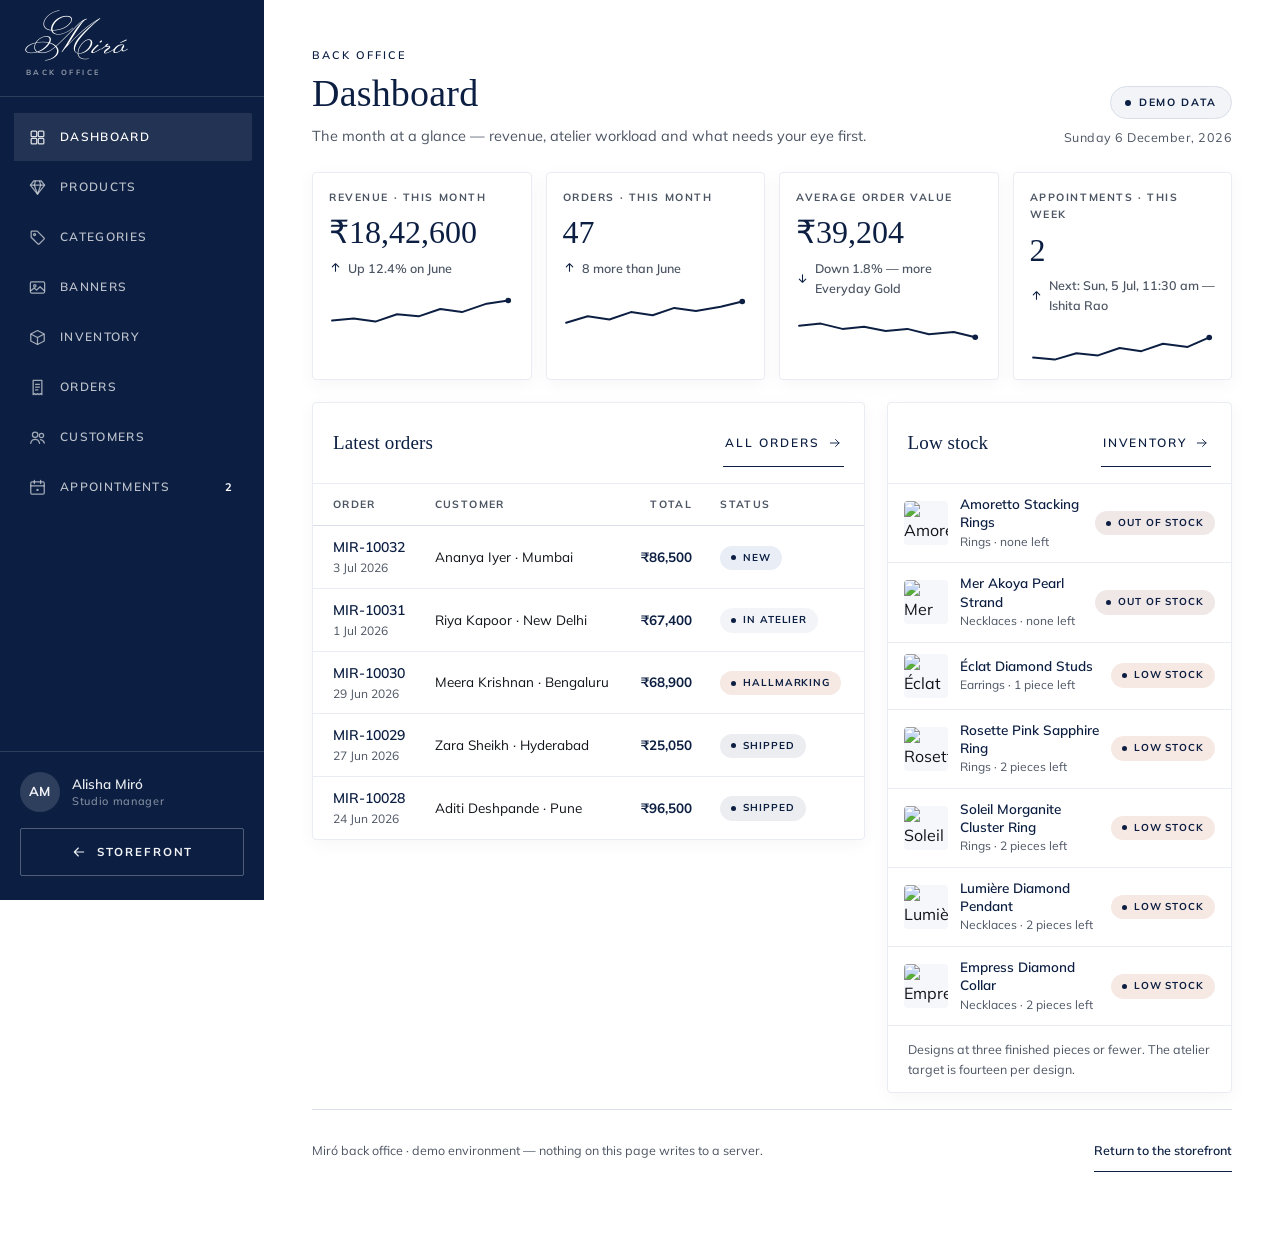
==== admin.html @ d8bc29b0 "Apply client feedback: minimalist white/black/blue redesign - Georgia in place of Playfair Display; " ====
<!DOCTYPE html>
<html lang="en">
<head>
  <meta charset="UTF-8">
  <meta name="viewport" content="width=device-width, initial-scale=1.0">
  <title>Back Office — Miró Fine Jewelry</title>
  <meta name="description" content="The Miró back office — a demo dashboard for products, categories, banners, inventory, orders, customers and appointments. Demo data only, nothing is editable.">
  <link rel="preconnect" href="https://fonts.googleapis.com">
  <link rel="preconnect" href="https://fonts.gstatic.com" crossorigin>
  <link href="https://fonts.googleapis.com/css2?family=Mulish:wght@300;400;500;600;700&family=Monsieur+La+Doulaise&display=swap" rel="stylesheet">
  <link rel="icon" href="data:image/svg+xml,%3Csvg xmlns='http://www.w3.org/2000/svg' viewBox='0 0 100 100'%3E%3Ccircle cx='50' cy='50' r='48' fill='%23bf2563'/%3E%3Ctext x='50' y='68' font-size='58' text-anchor='middle' fill='%23e8ddcf' font-family='Georgia,serif' font-style='italic'%3EM%3C/text%3E%3C/svg%3E">
  <link rel="stylesheet" href="assets/css/main.css">
  <link rel="stylesheet" href="assets/css/admin.css">
  <script src="assets/js/analytics.js"></script>
</head>
<body data-page="admin">
  <a class="skip-link" href="#main">Skip to content</a>

  <!-- ============ Mobile top bar ============ -->
  <header class="admin-topbar">
    <button type="button" class="icon-btn js-open-adminnav" aria-label="Open back-office menu" aria-expanded="false" aria-controls="admin-sidebar">
      <svg viewBox="0 0 24 24" fill="none" stroke="currentColor" stroke-width="1.6" aria-hidden="true"><path d="M4 7h16M4 12h16M4 17h16" stroke-linecap="round"/></svg>
    </button>
    <a class="admin-topbar__logo" href="#dashboard">
      <span class="logo-script" aria-hidden="true">Miró</span>
      <span class="admin-tag">Back office</span>
      <span class="sr-only">Miró back office — dashboard</span>
    </a>
    <a class="icon-btn" href="index.html" aria-label="Open the storefront">
      <svg viewBox="0 0 24 24" fill="none" stroke="currentColor" stroke-width="1.6" aria-hidden="true"><path d="M7 17 17 7M9 7h8v8" stroke-linecap="round" stroke-linejoin="round"/></svg>
    </a>
  </header>

  <div class="admin-shell">
    <div class="admin-scrim js-close-adminnav" aria-hidden="true"></div>

    <!-- ============ Sidebar ============ -->
    <aside class="admin-sidebar" id="admin-sidebar">
      <div class="admin-sidebar__brand">
        <div>
          <span class="logo-script" aria-hidden="true">Miró</span>
          <span class="admin-tag">Back office</span>
        </div>
        <button type="button" class="icon-btn admin-sidebar__close js-close-adminnav" aria-label="Close back-office menu">
          <svg viewBox="0 0 24 24" fill="none" stroke="currentColor" stroke-width="1.6" aria-hidden="true"><path d="M6 6l12 12M18 6 6 18" stroke-linecap="round"/></svg>
        </button>
      </div>

      <nav class="admin-nav js-admin-nav" aria-label="Back-office sections">
        <a href="#dashboard" data-nav="dashboard">
          <svg viewBox="0 0 24 24" fill="none" stroke="currentColor" stroke-width="1.6" aria-hidden="true"><rect x="4" y="4" width="7" height="7" rx="1.2"/><rect x="13" y="4" width="7" height="7" rx="1.2"/><rect x="4" y="13" width="7" height="7" rx="1.2"/><rect x="13" y="13" width="7" height="7" rx="1.2"/></svg>
          Dashboard
        </a>
        <a href="#products" data-nav="products">
          <svg viewBox="0 0 24 24" fill="none" stroke="currentColor" stroke-width="1.6" aria-hidden="true"><path d="M7.5 3.5h9L21 9l-9 11.5L3 9l4.5-5.5Z" stroke-linejoin="round"/><path d="M3 9h18"/><path d="M9.5 3.5 8 9l4 11.5M14.5 3.5 16 9l-4 11.5"/></svg>
          Products
        </a>
        <a href="#categories" data-nav="categories">
          <svg viewBox="0 0 24 24" fill="none" stroke="currentColor" stroke-width="1.6" aria-hidden="true"><path d="M4 4.8A.8.8 0 0 1 4.8 4h6.9l8.6 8.6a1 1 0 0 1 0 1.4l-6.3 6.3a1 1 0 0 1-1.4 0L4 11.7V4.8Z" stroke-linejoin="round"/><circle cx="8.3" cy="8.3" r="1.3"/></svg>
          Categories
        </a>
        <a href="#banners" data-nav="banners">
          <svg viewBox="0 0 24 24" fill="none" stroke="currentColor" stroke-width="1.6" aria-hidden="true"><rect x="3" y="5" width="18" height="14" rx="1.5"/><circle cx="8.6" cy="10" r="1.5"/><path d="m3 16.5 4.8-3.8 3.1 2.6 4.3-4.3L21 16.5" stroke-linejoin="round"/></svg>
          Banners
        </a>
        <a href="#inventory" data-nav="inventory">
          <svg viewBox="0 0 24 24" fill="none" stroke="currentColor" stroke-width="1.6" aria-hidden="true"><path d="M3.5 7.6 12 3.2l8.5 4.4v8.8L12 20.8l-8.5-4.4V7.6Z" stroke-linejoin="round"/><path d="M3.5 7.6 12 12l8.5-4.4M12 12v8.8"/></svg>
          Inventory
        </a>
        <a href="#orders" data-nav="orders">
          <svg viewBox="0 0 24 24" fill="none" stroke="currentColor" stroke-width="1.6" aria-hidden="true"><path d="M6.5 3h11v18l-1.8-1.3-1.9 1.3-1.8-1.3-1.9 1.3-1.8-1.3L6.5 21V3Z" stroke-linejoin="round"/><path d="M9.5 8h5M9.5 11.5h5M9.5 15h3" stroke-linecap="round"/></svg>
          Orders
        </a>
        <a href="#customers" data-nav="customers">
          <svg viewBox="0 0 24 24" fill="none" stroke="currentColor" stroke-width="1.6" aria-hidden="true"><circle cx="9" cy="8.6" r="3.4"/><path d="M3.4 19.4c.7-3.1 2.9-5 5.6-5s4.9 1.9 5.6 5" stroke-linecap="round"/><circle cx="17" cy="9.6" r="2.7"/><path d="M15.9 14.6c2.3.3 4 1.9 4.7 4.4" stroke-linecap="round"/></svg>
          Customers
        </a>
        <a href="#appointments" data-nav="appointments">
          <svg viewBox="0 0 24 24" fill="none" stroke="currentColor" stroke-width="1.6" aria-hidden="true"><rect x="3.5" y="5" width="17" height="15.5" rx="1.5"/><path d="M3.5 10h17M8 3v4M16 3v4" stroke-linecap="round"/><circle cx="12" cy="15" r="1.5" fill="currentColor" stroke="none"/></svg>
          Appointments
          <span class="admin-nav__count js-appt-count" hidden>0</span>
        </a>
      </nav>

      <div class="admin-sidebar__foot">
        <div class="admin-user">
          <span class="admin-user__avatar" aria-hidden="true">AM</span>
          <span class="admin-user__meta">Alisha Miró<small>Studio manager</small></span>
        </div>
        <a class="admin-storefront" href="index.html">
          <svg viewBox="0 0 24 24" fill="none" stroke="currentColor" stroke-width="1.6" aria-hidden="true"><path d="M19 12H5M11 6l-6 6 6 6" stroke-linecap="round" stroke-linejoin="round"/></svg>
          Storefront
        </a>
      </div>
    </aside>

    <!-- ============ Content ============ -->
    <main id="main" class="admin-main">
      <div class="admin-inner">

        <div class="admin-head">
          <div>
            <p class="eyebrow eyebrow--navy">Back office</p>
            <h1 class="js-head-title">Dashboard</h1>
            <p class="admin-head__sub js-head-sub">The month at a glance — revenue, atelier workload and what needs your eye first.</p>
          </div>
          <div class="admin-head__aside">
            <span class="demo-chip">Demo data</span>
            <p class="admin-head__date js-today"></p>
          </div>
        </div>
        <p class="sr-only js-panel-announce" aria-live="polite"></p>

        <!-- ============ Dashboard ============ -->
        <section class="admin-panel js-panel" id="dashboard" aria-label="Dashboard">
          <div class="kpi-grid">
            <article class="kpi">
              <p class="kpi__label">Revenue · this month</p>
              <p class="kpi__value js-kpi-revenue">&#8203;</p>
              <p class="kpi__delta">
                <svg class="is-up" viewBox="0 0 24 24" fill="none" stroke="currentColor" stroke-width="2" width="13" height="13" aria-hidden="true"><path d="M12 19V5M6 11l6-6 6 6" stroke-linecap="round" stroke-linejoin="round"/></svg>
                <span>Up 12.4% on June</span>
              </p>
              <svg class="kpi__spark kpi__spark--teal" viewBox="0 0 120 36" preserveAspectRatio="none" aria-hidden="true" focusable="false">
                <polyline points="2,28 16,26 30,29 44,22 58,24 72,17 86,20 102,12 116,9" vector-effect="non-scaling-stroke"/>
                <polyline class="kpi__spark-dot" points="115.9,9 116,9" vector-effect="non-scaling-stroke"/>
              </svg>
            </article>

            <article class="kpi">
              <p class="kpi__label">Orders · this month</p>
              <p class="kpi__value">47</p>
              <p class="kpi__delta">
                <svg class="is-up" viewBox="0 0 24 24" fill="none" stroke="currentColor" stroke-width="2" width="13" height="13" aria-hidden="true"><path d="M12 19V5M6 11l6-6 6 6" stroke-linecap="round" stroke-linejoin="round"/></svg>
                <span>8 more than June</span>
              </p>
              <svg class="kpi__spark kpi__spark--teal" viewBox="0 0 120 36" preserveAspectRatio="none" aria-hidden="true" focusable="false">
                <polyline points="2,30 16,24 30,27 44,20 58,23 72,16 86,19 102,15 116,10" vector-effect="non-scaling-stroke"/>
                <polyline class="kpi__spark-dot" points="115.9,10 116,10" vector-effect="non-scaling-stroke"/>
              </svg>
            </article>

            <article class="kpi">
              <p class="kpi__label">Average order value</p>
              <p class="kpi__value js-kpi-aov">&#8203;</p>
              <p class="kpi__delta">
                <svg class="is-down" viewBox="0 0 24 24" fill="none" stroke="currentColor" stroke-width="2" width="13" height="13" aria-hidden="true"><path d="M12 5v14M6 13l6 6 6-6" stroke-linecap="round" stroke-linejoin="round"/></svg>
                <span>Down 1.8% — more Everyday Gold</span>
              </p>
              <svg class="kpi__spark kpi__spark--raspberry" viewBox="0 0 120 36" preserveAspectRatio="none" aria-hidden="true" focusable="false">
                <polyline points="2,13 16,11 30,16 44,14 58,18 72,16 86,21 102,19 116,24" vector-effect="non-scaling-stroke"/>
                <polyline class="kpi__spark-dot" points="115.9,24 116,24" vector-effect="non-scaling-stroke"/>
              </svg>
            </article>

            <article class="kpi">
              <p class="kpi__label">Appointments · this week</p>
              <p class="kpi__value js-kpi-appts">2</p>
              <p class="kpi__delta">
                <svg class="is-up" viewBox="0 0 24 24" fill="none" stroke="currentColor" stroke-width="2" width="13" height="13" aria-hidden="true"><path d="M12 19V5M6 11l6-6 6 6" stroke-linecap="round" stroke-linejoin="round"/></svg>
                <span class="js-kpi-next">Next: Sat 5 Jul, 11:30 am</span>
              </p>
              <svg class="kpi__spark kpi__spark--teal" viewBox="0 0 120 36" preserveAspectRatio="none" aria-hidden="true" focusable="false">
                <polyline points="2,27 16,29 30,23 44,25 58,18 72,21 86,14 102,17 116,8" vector-effect="non-scaling-stroke"/>
                <polyline class="kpi__spark-dot" points="115.9,8 116,8" vector-effect="non-scaling-stroke"/>
              </svg>
            </article>
          </div>

          <div class="split">
            <div class="panel">
              <div class="panel__bar">
                <h2>Latest orders</h2>
                <a class="btn--text" href="#orders">All orders
                  <svg viewBox="0 0 24 24" fill="none" stroke="currentColor" stroke-width="1.6" width="14" height="14" aria-hidden="true"><path d="M4 12h15M13 6l6 6-6 6" stroke-linecap="round" stroke-linejoin="round"/></svg>
                </a>
              </div>
              <table class="atable">
                <caption class="sr-only">The five most recent orders with customer, total and status</caption>
                <thead>
                  <tr>
                    <th scope="col">Order</th>
                    <th scope="col">Customer</th>
                    <th scope="col" class="num">Total</th>
                    <th scope="col">Status</th>
                  </tr>
                </thead>
                <tbody class="js-latest-orders"></tbody>
              </table>
            </div>

            <div class="panel">
              <div class="panel__bar">
                <h2>Low stock</h2>
                <a class="btn--text" href="#inventory">Inventory
                  <svg viewBox="0 0 24 24" fill="none" stroke="currentColor" stroke-width="1.6" width="14" height="14" aria-hidden="true"><path d="M4 12h15M13 6l6 6-6 6" stroke-linecap="round" stroke-linejoin="round"/></svg>
                </a>
              </div>
              <ul class="stocklist js-low-stock" role="list"></ul>
              <p class="panel__foot">Designs at three finished pieces or fewer. The atelier target is fourteen per design.</p>
            </div>
          </div>
        </section>

        <!-- ============ Products ============ -->
        <section class="admin-panel js-panel" id="products" aria-label="Products" hidden>
          <div class="panel">
            <div class="panel__bar">
              <div>
                <h2>All pieces</h2>
                <p class="panel__note js-product-count"></p>
              </div>
              <button type="button" class="btn js-demo" data-toast="Demo build — editing is disabled.">
                <svg viewBox="0 0 24 24" fill="none" stroke="currentColor" stroke-width="1.8" width="16" height="16" aria-hidden="true"><path d="M12 5v14M5 12h14" stroke-linecap="round"/></svg>
                Add product
              </button>
            </div>
            <table class="atable">
              <caption class="sr-only">Every product in the catalogue with category, price, stock and status</caption>
              <thead>
                <tr>
                  <th scope="col">Piece</th>
                  <th scope="col">Category</th>
                  <th scope="col" class="num">Price</th>
                  <th scope="col" class="num">Stock</th>
                  <th scope="col">Status</th>
                  <th scope="col"><span class="sr-only">Actions</span></th>
                </tr>
              </thead>
              <tbody class="js-products"></tbody>
            </table>
            <p class="panel__foot">Prices include 3% GST. Stock counts are finished pieces in the vault — demo-generated, deterministic per design.</p>
          </div>
        </section>

        <!-- ============ Categories ============ -->
        <section class="admin-panel js-panel" id="categories" aria-label="Categories" hidden>
          <div class="cat-grid js-categories"></div>
          <div class="panel">
            <div class="panel__bar">
              <div>
                <h2>Collections</h2>
                <p class="panel__note">Cross-category edits, curated for the homepage and campaign pages.</p>
              </div>
            </div>
            <ul class="colrows js-collections-admin" role="list"></ul>
            <p class="panel__foot">A piece lives in one category and one collection — the storefront filters read both.</p>
          </div>
        </section>

        <!-- ============ Banners ============ -->
        <section class="admin-panel js-panel" id="banners" aria-label="Banners" hidden>
          <div class="panel">
            <div class="panel__bar">
              <div>
                <h2>Live banners</h2>
                <p class="panel__note">The artwork currently placed across the storefront.</p>
              </div>
              <button type="button" class="btn js-demo" data-toast="Demo build — banner uploads are disabled.">
                <svg viewBox="0 0 24 24" fill="none" stroke="currentColor" stroke-width="1.8" width="16" height="16" aria-hidden="true"><path d="M12 16V4m0 0L7 9m5-5 5 5M5 20h14" stroke-linecap="round" stroke-linejoin="round"/></svg>
                Upload artwork
              </button>
            </div>
            <ul class="banrows js-banners" role="list"></ul>
            <p class="panel__foot">Artwork is served from the CDN at responsive widths. In production, replacing a banner here updates the storefront instantly — no deploy needed.</p>
          </div>
        </section>

        <!-- ============ Inventory ============ -->
        <section class="admin-panel js-panel" id="inventory" aria-label="Inventory" hidden>
          <div class="inv-stats js-inv-stats"></div>
          <div class="inv-groups js-inventory"></div>
        </section>

        <!-- ============ Orders ============ -->
        <section class="admin-panel js-panel" id="orders" aria-label="Orders" hidden>
          <div class="panel">
            <div class="panel__bar">
              <div>
                <h2>All orders</h2>
                <p class="panel__note js-orders-note"></p>
              </div>
            </div>
            <table class="atable atable--orders">
              <caption class="sr-only">All orders with customer, total, status and expandable details</caption>
              <thead>
                <tr>
                  <th scope="col">Order</th>
                  <th scope="col">Customer</th>
                  <th scope="col" class="num">Total</th>
                  <th scope="col">Status</th>
                  <th scope="col"><span class="sr-only">Details</span></th>
                </tr>
              </thead>
              <tbody class="js-orders"></tbody>
            </table>
            <p class="panel__foot">Orders placed through this browser’s demo checkout appear at the top, tagged “Web”. Statuses walk from New → In atelier → Hallmarking → Shipped → Delivered.</p>
          </div>
        </section>

        <!-- ============ Customers ============ -->
        <section class="admin-panel js-panel" id="customers" aria-label="Customers" hidden>
          <div class="panel">
            <div class="panel__bar">
              <div>
                <h2>Client book</h2>
                <p class="panel__note">Six clients on file · sorted by most recent order.</p>
              </div>
            </div>
            <table class="atable">
              <caption class="sr-only">Customers with city, lifetime value, pieces owned and last order date</caption>
              <thead>
                <tr>
                  <th scope="col">Customer</th>
                  <th scope="col">City</th>
                  <th scope="col" class="num">Lifetime value</th>
                  <th scope="col" class="num">Pieces</th>
                  <th scope="col">Last order</th>
                </tr>
              </thead>
              <tbody class="js-customers"></tbody>
            </table>
            <p class="panel__foot">Lifetime value includes GST, as invoiced. Notes are kept by the concierge team after every fitting.</p>
          </div>
        </section>

        <!-- ============ Appointments ============ -->
        <section class="admin-panel js-panel" id="appointments" aria-label="Appointments" hidden>
          <div class="appt-grid">
            <div class="panel">
              <div class="panel__bar">
                <div>
                  <h2>Upcoming appointments</h2>
                  <p class="panel__note js-appt-note"></p>
                </div>
              </div>
              <ul class="apptlist js-appointments" role="list" aria-live="polite"></ul>
              <p class="panel__foot">Private viewings run 45 minutes at the Kala Ghoda atelier, tea included.</p>
            </div>
            <div class="panel">
              <div class="panel__bar">
                <div>
                  <h2>Open inquiries</h2>
                  <p class="panel__note">Everything else sent through the contact form.</p>
                </div>
              </div>
              <div class="inqlist js-inquiries" aria-live="polite"></div>
            </div>
          </div>
        </section>

        <footer class="admin-foot">
          <p>Miró back office · demo environment — nothing on this page writes to a server.</p>
          <a href="index.html">Return to the storefront</a>
        </footer>

      </div>
    </main>
  </div>

  <div class="toast js-toast" role="status" aria-live="polite"></div>
  <script src="assets/js/store.js"></script>
  <script src="assets/js/admin.js"></script>
</body>
</html>
---- assets/css/main.css ----
/* ============================================================
   Miró — Fine Jewelry · Design System
   Palette ratios per brand guide: raspberry+cream dominant,
   navy+teal secondary, copper/maroon hints only.
   Mobile-first. Base styles target ~375px.
   ============================================================ */

:root {
  /* Palette — client feedback 2026-07: minimalist & luxe,
     white / black / blue only. Legacy variable names kept so
     page styles continue to resolve; values remapped. */
  --raspberry: #0c1f42;
  --raspberry-dark: #081530;
  --raspberry-tint: #e8edf6;
  --cream: #f2f4f8;
  --cream-soft: #f6f7fa;
  --navy: #0c1f42;
  --navy-soft: #16294f;
  --teal: #0c1f42;
  --teal-text: #0c1f42;
  --teal-tint: #e8edf6;
  --copper: #0c1f42;
  --maroon: #0c1f42;

  /* Derived neutrals */
  --paper: #ffffff;
  --ink: #101319;
  --ink-soft: #4c5563;
  --line: #d9dee8;
  --line-soft: #e9ecf2;
  --white: #ffffff;

  /* Type — client feedback: Georgia Regular in place of Playfair Display */
  --font-title: Georgia, "Times New Roman", serif;
  --font-body: "Avenir Next", "Avenir", "Mulish", "Helvetica Neue", Arial, sans-serif;
  --font-script: "Monsieur La Doulaise", "Snell Roundhand", cursive;

  /* Rhythm */
  --space-1: 4px;  --space-2: 8px;  --space-3: 16px; --space-4: 24px;
  --space-5: 32px; --space-6: 48px; --space-7: 64px; --space-8: 96px;
  --radius: 2px;
  --radius-lg: 4px;
  --shadow-soft: 0 10px 40px rgba(12, 31, 66, 0.08);
  --shadow-lift: 0 18px 60px rgba(12, 31, 66, 0.14);
  --header-h: 64px;
  --announce-h: 38px;
  --ease: cubic-bezier(0.25, 0.1, 0.25, 1);
}

/* ---------- Reset ---------- */
*, *::before, *::after { box-sizing: border-box; }
* { margin: 0; }
html { -webkit-text-size-adjust: 100%; scroll-behavior: smooth; }
body {
  font-family: var(--font-body);
  font-size: 16px;
  line-height: 1.65;
  color: var(--ink);
  background: var(--paper);
  -webkit-font-smoothing: antialiased;
  text-rendering: optimizeLegibility;
}
img, svg, video { display: block; max-width: 100%; }
img { height: auto; background: var(--cream-soft); }
input, button, textarea, select { font: inherit; color: inherit; }
button { cursor: pointer; background: none; border: none; padding: 0; }
a { color: inherit; text-decoration: none; }
ul[role="list"], ol[role="list"] { list-style: none; padding: 0; }
:focus-visible { outline: 2px solid var(--raspberry); outline-offset: 3px; border-radius: 1px; }

/* ---------- Typography ---------- */
h1, h2, h3, h4, .h-serif {
  font-family: var(--font-title);
  font-weight: 500;
  line-height: 1.15;
  color: var(--navy);
  letter-spacing: 0.005em;
}
h1 { font-size: clamp(34px, 6vw, 56px); }
h2 { font-size: clamp(28px, 4.5vw, 40px); }
h3 { font-size: clamp(20px, 3vw, 24px); }
h4 { font-size: 18px; }
.display { font-size: clamp(40px, 8vw, 72px); font-weight: 400; line-height: 1.06; }
.h-serif-italic { font-family: var(--font-title); font-style: italic; font-weight: 400; }
p { color: var(--ink-soft); }
.lede { font-size: clamp(17px, 2.2vw, 20px); line-height: 1.7; }
.eyebrow {
  display: inline-block;
  font-size: 11px;
  font-weight: 600;
  letter-spacing: 0.18em;
  text-transform: uppercase;
  color: var(--raspberry);
}
.eyebrow--navy { color: var(--navy); }
.eyebrow--teal { color: var(--teal-text); }
.measure { max-width: 62ch; }
.text-center { text-align: center; }
.muted { color: var(--ink-soft); }

.logo-script {
  font-family: var(--font-script);
  font-weight: 400;
  color: var(--navy);
  line-height: 1;
  letter-spacing: 0.01em;
}

/* ---------- Layout helpers ---------- */
.container { width: 100%; max-width: 1280px; margin-inline: auto; padding-inline: 20px; }
.container--narrow { max-width: 860px; }
.container--wide { max-width: 1440px; }
.section { padding-block: clamp(56px, 9vw, 112px); }
.section--tight { padding-block: clamp(36px, 6vw, 72px); }
.section--cream { background: var(--cream); }
.section--cream-soft { background: var(--cream-soft); }
.section--navy { background: var(--navy); }
.section--navy h1, .section--navy h2, .section--navy h3 { color: var(--paper); }
.section--navy p { color: rgba(255, 255, 255, 0.75); }
.grid { display: grid; gap: 20px; }
@media (min-width: 600px) {
  .grid--2 { grid-template-columns: repeat(2, 1fr); }
  .grid--3 { grid-template-columns: repeat(2, 1fr); }
  .grid--4 { grid-template-columns: repeat(2, 1fr); }
}
@media (min-width: 900px) {
  .grid--3 { grid-template-columns: repeat(3, 1fr); }
  .grid--4 { grid-template-columns: repeat(4, 1fr); }
  .grid { gap: 28px; }
}
.hairline { border: 0; border-top: 1px solid var(--line); }
.sr-only {
  position: absolute; width: 1px; height: 1px; padding: 0; margin: -1px;
  overflow: hidden; clip: rect(0 0 0 0); white-space: nowrap; border: 0;
}
.skip-link {
  position: absolute; top: -64px; left: 16px; z-index: 200;
  background: var(--navy); color: var(--paper);
  padding: 12px 20px; border-radius: var(--radius);
  transition: top 0.2s var(--ease);
}
.skip-link:focus { top: 12px; }

/* ---------- Buttons (large tap targets — client priority) ---------- */
.btn {
  display: inline-flex; align-items: center; justify-content: center; gap: 10px;
  min-height: 54px; padding: 14px 34px;
  background: var(--raspberry); color: var(--white);
  font-size: 13px; font-weight: 600; letter-spacing: 0.16em; text-transform: uppercase;
  border: 1px solid var(--raspberry); border-radius: var(--radius);
  transition: background 0.25s var(--ease), border-color 0.25s var(--ease),
              color 0.25s var(--ease), transform 0.25s var(--ease);
  -webkit-tap-highlight-color: transparent;
}
.btn:hover { background: var(--raspberry-dark); border-color: var(--raspberry-dark); }
.btn:active { transform: translateY(1px); }
.btn--outline { background: transparent; color: var(--navy); border-color: var(--navy); }
.btn--outline:hover { background: var(--navy); border-color: var(--navy); color: var(--paper); }
.btn--light { background: var(--paper); color: var(--navy); border-color: var(--paper); }
.btn--light:hover { background: var(--cream); border-color: var(--cream); }
.btn--ghost-light { background: transparent; color: var(--paper); border-color: rgba(255,255,255,.65); }
.btn--ghost-light:hover { background: rgba(255,255,255,.12); border-color: var(--paper); }
.btn--block { width: 100%; }
.btn--lg { min-height: 60px; padding: 16px 42px; font-size: 14px; }
.btn[disabled], .btn.is-disabled { opacity: 0.5; pointer-events: none; }
.btn--text {
  display: inline-flex; align-items: center; gap: 8px;
  min-height: 48px; padding: 8px 2px;
  font-size: 12px; font-weight: 600; letter-spacing: 0.16em; text-transform: uppercase;
  color: var(--navy); border-bottom: 1px solid var(--navy);
  transition: color 0.25s var(--ease), border-color 0.25s var(--ease), gap 0.25s var(--ease);
}
.btn--text:hover { color: var(--raspberry); border-color: var(--raspberry); gap: 12px; }
.btn--text.on-dark { color: var(--paper); border-color: rgba(255,255,255,.6); }
.btn--text.on-dark:hover { color: var(--cream); border-color: var(--cream); }

/* ---------- Badges ---------- */
.badge {
  display: inline-flex; align-items: center;
  padding: 5px 12px;
  font-size: 10px; font-weight: 700; letter-spacing: 0.14em; text-transform: uppercase;
  background: var(--teal); color: var(--white); border-radius: var(--radius);
}
.badge--new { background: var(--raspberry); }
.badge--bestseller { background: var(--navy); }
.badge--sale { background: var(--maroon); }

/* ---------- Forms ---------- */
.field { display: flex; flex-direction: column; gap: 8px; }
.field label {
  font-size: 12px; font-weight: 600; letter-spacing: 0.1em; text-transform: uppercase;
  color: var(--navy);
}
.field .hint { font-size: 13px; color: var(--ink-soft); }
.field .error-msg { font-size: 13px; color: var(--maroon); display: none; }
.field.has-error .error-msg { display: block; }
.field.has-error .input, .field.has-error .select, .field.has-error .textarea { border-color: var(--maroon); }
.input, .select, .textarea {
  width: 100%; min-height: 52px; padding: 14px 16px;
  background: var(--white); border: 1px solid var(--line); border-radius: var(--radius);
  color: var(--ink); transition: border-color 0.2s var(--ease), box-shadow 0.2s var(--ease);
  appearance: none;
}
.textarea { min-height: 140px; resize: vertical; }
.input:focus, .select:focus, .textarea:focus {
  outline: none; border-color: var(--raspberry);
  box-shadow: 0 0 0 3px rgba(12, 31, 66, 0.12);
}
.input::placeholder, .textarea::placeholder { color: #9aa1af; }
.select {
  background-image: url("data:image/svg+xml,%3Csvg xmlns='http://www.w3.org/2000/svg' width='12' height='8' viewBox='0 0 12 8'%3E%3Cpath d='M1 1l5 5 5-5' stroke='%230c1f42' stroke-width='1.5' fill='none' stroke-linecap='round'/%3E%3C/svg%3E");
  background-repeat: no-repeat; background-position: right 16px center;
  padding-right: 44px;
}
.checkbox-row { display: flex; align-items: flex-start; gap: 12px; cursor: pointer; }
.checkbox-row input[type="checkbox"] {
  width: 20px; height: 20px; margin-top: 2px; accent-color: var(--raspberry); flex: none;
}

/* ---------- Announcement bar ---------- */
.announce {
  background: var(--navy); color: var(--cream);
  font-size: 11px; letter-spacing: 0.14em; text-transform: uppercase;
  text-align: center; padding: 11px 16px; line-height: 1.45;
}
.announce a { color: var(--cream); text-decoration: underline; text-underline-offset: 3px; }

/* ---------- Header — white strip per client mockup:
   links left · logo centre · icons right ---------- */
.site-header {
  position: sticky; top: 0; z-index: 120;
  background: var(--white);
  border-bottom: 1px solid var(--line-soft);
}
.site-header__inner {
  display: grid; grid-template-columns: 1fr auto 1fr;
  align-items: center;
  gap: 12px; min-height: var(--header-h);
  max-width: 1440px; margin-inline: auto; padding-inline: 16px;
}
.site-header__logo {
  grid-column: 2;
  display: inline-flex; flex-direction: column; align-items: center; gap: 1px; padding: 6px 10px;
}
.site-header__logo .logo-script { font-size: 34px; transform: translateY(-2px); }
.site-header__logo .logo-tag {
  font-size: 7.5px; letter-spacing: 0.28em; text-transform: uppercase;
  color: var(--ink-soft); font-weight: 600; white-space: nowrap;
}
.site-nav { display: none; grid-column: 1; justify-self: start; }
.site-header__icons { grid-column: 3; justify-self: end; display: flex; align-items: center; gap: 2px; }
.hamburger { grid-column: 1; justify-self: start; }
.icon-btn {
  position: relative;
  display: inline-flex; align-items: center; justify-content: center;
  width: 48px; height: 48px; border-radius: 50%;
  color: var(--navy);
  transition: background 0.2s var(--ease), color 0.2s var(--ease);
}
.icon-btn:hover { background: var(--cream); color: var(--raspberry); }
.icon-btn svg { width: 21px; height: 21px; }
.cart-count {
  position: absolute; top: 5px; right: 3px;
  min-width: 18px; height: 18px; padding: 0 5px;
  display: flex; align-items: center; justify-content: center;
  background: var(--raspberry); color: var(--white);
  font-size: 10px; font-weight: 700; border-radius: 999px;
  transform: scale(0); transition: transform 0.25s var(--ease);
}
.cart-count.is-visible { transform: scale(1); }
.hamburger { display: inline-flex; }

@media (min-width: 900px) {
  .site-header__inner { padding-inline: 32px; min-height: 76px; }
  .hamburger { display: none; }
  .site-nav { display: flex; gap: 4px; }
  .site-nav a {
    display: inline-flex; align-items: center;
    padding: 12px 14px;
    font-size: 12px; font-weight: 600; letter-spacing: 0.14em; text-transform: uppercase;
    color: var(--navy); position: relative;
  }
  .site-nav a::after {
    content: ""; position: absolute; left: 14px; right: 14px; bottom: 6px;
    height: 1px; background: var(--raspberry);
    transform: scaleX(0); transform-origin: left;
    transition: transform 0.25s var(--ease);
  }
  .site-nav a:hover::after, .site-nav a[aria-current="page"]::after { transform: scaleX(1); }
  .site-nav a[aria-current="page"] { color: var(--raspberry); }
  .site-header__logo .logo-script { font-size: 40px; }
  .site-header__logo .logo-tag { font-size: 8.5px; }
}

/* ---------- Mobile drawer ---------- */
.drawer {
  position: fixed; inset: 0; z-index: 160;
  visibility: hidden; pointer-events: none;
}
.drawer.is-open { visibility: visible; pointer-events: auto; }
.drawer__scrim {
  position: absolute; inset: 0; background: rgba(12, 31, 66, 0.5);
  opacity: 0; transition: opacity 0.3s var(--ease);
}
.drawer.is-open .drawer__scrim { opacity: 1; }
.drawer__panel {
  position: absolute; top: 0; bottom: 0; left: 0;
  width: min(86vw, 380px);
  background: var(--paper);
  display: flex; flex-direction: column;
  transform: translateX(-102%);
  transition: transform 0.35s var(--ease);
  box-shadow: var(--shadow-lift);
}
.drawer.is-open .drawer__panel { transform: translateX(0); }
.drawer__head {
  display: flex; align-items: center; justify-content: space-between;
  padding: 14px 12px 14px 24px; border-bottom: 1px solid var(--line-soft);
}
.drawer__head .logo-script { font-size: 36px; }
.drawer__nav { display: flex; flex-direction: column; padding: 16px 8px; }
.drawer__nav a {
  padding: 16px 18px;
  font-size: 14px; font-weight: 600; letter-spacing: 0.12em; text-transform: uppercase;
  color: var(--navy); border-radius: var(--radius);
}
.drawer__nav a:hover, .drawer__nav a[aria-current="page"] { background: var(--cream); color: var(--raspberry); }
.drawer__foot {
  margin-top: auto; padding: 24px;
  border-top: 1px solid var(--line-soft);
  display: flex; flex-direction: column; gap: 14px;
  font-size: 14px; color: var(--ink-soft);
}
.drawer__foot a { display: inline-flex; align-items: center; gap: 10px; color: var(--navy); font-weight: 500; min-height: 48px; }
.drawer__foot svg { width: 18px; height: 18px; color: var(--teal); }

/* ---------- Search overlay ---------- */
.search-overlay {
  position: fixed; inset: 0; z-index: 170;
  background: var(--paper);
  visibility: hidden; opacity: 0;
  transition: opacity 0.3s var(--ease), visibility 0s 0.3s;
  overflow-y: auto;
}
.search-overlay.is-open { visibility: visible; opacity: 1; transition: opacity 0.3s var(--ease); }
.search-overlay__inner { max-width: 960px; margin-inline: auto; padding: 20px; }
.search-overlay__bar {
  display: flex; align-items: center; gap: 8px;
  border-bottom: 2px solid var(--navy);
  padding-bottom: 10px; margin-top: 26px;
}
.search-overlay__bar svg { width: 24px; height: 24px; color: var(--navy); flex: none; }
.search-overlay__input {
  flex: 1; min-width: 0; border: none; background: transparent; outline: none;
  font-family: var(--font-title); font-size: clamp(22px, 5vw, 34px); color: var(--navy);
}
.search-overlay__input::placeholder { color: #9aa1af; }
.search-overlay__close { position: absolute; top: 14px; right: 14px; }
.search-overlay__hint {
  margin-top: 14px; font-size: 12px; letter-spacing: 0.14em;
  text-transform: uppercase; color: var(--ink-soft);
}
.search-overlay__results { margin-top: 30px; padding-bottom: 60px; }
.search-overlay__results .grid { gap: 16px; }
.search-overlay__empty { padding: 48px 0; text-align: center; color: var(--ink-soft); }
.search-overlay__empty .h-serif-italic { font-size: 24px; color: var(--navy); display: block; margin-bottom: 8px; }

/* ---------- Product card ---------- */
.pcard { position: relative; display: flex; flex-direction: column; gap: 12px; }
.pcard__media {
  position: relative; overflow: hidden; border-radius: var(--radius-lg);
  aspect-ratio: 3 / 4; background: var(--cream-soft);
}
.pcard__media img {
  width: 100%; height: 100%; object-fit: cover;
  transition: transform 0.6s var(--ease), opacity 0.4s var(--ease);
}
.pcard:hover .pcard__media img, .pcard:focus-within .pcard__media img { transform: scale(1.05); }
.pcard__badge { position: absolute; top: 12px; left: 12px; z-index: 2; }
.pcard__body { display: flex; flex-direction: column; gap: 3px; }
.pcard__cat {
  font-size: 10.5px; font-weight: 600; letter-spacing: 0.16em;
  text-transform: uppercase; color: var(--ink-soft);
}
.pcard__name { font-family: var(--font-title); font-size: 18px; font-weight: 500; color: var(--navy); line-height: 1.3; }
.pcard__price { font-size: 15px; font-weight: 600; color: var(--ink); }
.pcard__price s { color: var(--ink-soft); font-weight: 400; margin-left: 8px; }
.pcard__link::after { content: ""; position: absolute; inset: 0; }
.pcard__link:focus-visible::after { outline: 2px solid var(--raspberry); outline-offset: 4px; }

/* Minimal listing card — name + secondary photo on hover only */
.pcard--minimal:hover .pcard__media img, .pcard--minimal:focus-within .pcard__media img { transform: none; }
.pcard__alt {
  position: absolute; inset: 0; width: 100%; height: 100%; object-fit: cover;
  opacity: 0; transition: opacity 0.45s var(--ease);
}
.pcard--minimal:hover .pcard__alt, .pcard--minimal:focus-within .pcard__alt { opacity: 1; }
.pcard__hovername {
  position: absolute; inset-inline: 0; bottom: 0; z-index: 2;
  padding: 13px 16px; text-align: center;
  font-family: var(--font-title); font-size: 16px; color: var(--navy);
  background: rgba(255, 255, 255, 0.92);
  opacity: 0; transform: translateY(6px);
  transition: opacity 0.3s var(--ease), transform 0.3s var(--ease);
}
.pcard--minimal:hover .pcard__hovername, .pcard--minimal:focus-within .pcard__hovername { opacity: 1; transform: none; }

/* ---------- Quantity stepper ---------- */
.qty {
  display: inline-flex; align-items: center;
  border: 1px solid var(--line); border-radius: var(--radius); background: var(--white);
}
.qty button {
  width: 48px; height: 48px; display: flex; align-items: center; justify-content: center;
  font-size: 20px; color: var(--navy); transition: background 0.2s var(--ease);
}
.qty button:hover { background: var(--cream-soft); }
.qty input {
  width: 44px; height: 48px; text-align: center; border: none; background: transparent;
  font-weight: 600; -moz-appearance: textfield;
}
.qty input::-webkit-outer-spin-button, .qty input::-webkit-inner-spin-button { -webkit-appearance: none; }

/* ---------- Option chips (metal / size selectors) ---------- */
.chips { display: flex; flex-wrap: wrap; gap: 10px; }
.chip {
  display: inline-flex; align-items: center; justify-content: center;
  min-height: 48px; min-width: 52px; padding: 10px 18px;
  border: 1px solid var(--line); border-radius: var(--radius);
  background: var(--white); color: var(--ink);
  font-size: 13px; font-weight: 500;
  transition: border-color 0.2s var(--ease), background 0.2s var(--ease), color 0.2s var(--ease);
}
.chip:hover { border-color: var(--navy); }
.chip[aria-pressed="true"], .chip.is-selected {
  border-color: var(--navy); background: var(--navy); color: var(--paper);
}

/* ---------- Accordion ---------- */
.accordion { border-top: 1px solid var(--line); }
.accordion__item { border-bottom: 1px solid var(--line); }
.accordion__trigger {
  width: 100%; display: flex; align-items: center; justify-content: space-between; gap: 16px;
  padding: 20px 4px; text-align: left;
  font-family: var(--font-title); font-size: 17px; font-weight: 500; color: var(--navy);
  transition: color 0.2s var(--ease);
}
.accordion__trigger:hover { color: var(--raspberry); }
.accordion__icon { flex: none; width: 22px; height: 22px; position: relative; }
.accordion__icon::before, .accordion__icon::after {
  content: ""; position: absolute; inset: 0; margin: auto;
  background: currentColor; transition: transform 0.3s var(--ease);
}
.accordion__icon::before { width: 14px; height: 1.5px; }
.accordion__icon::after { width: 1.5px; height: 14px; }
.accordion__trigger[aria-expanded="true"] .accordion__icon::after { transform: rotate(90deg); }
.accordion__panel { overflow: hidden; max-height: 0; transition: max-height 0.35s var(--ease); }
.accordion__content { padding: 2px 4px 24px; color: var(--ink-soft); }
.accordion__content p + p { margin-top: 10px; }

/* ---------- Footer ---------- */
.site-footer { background: var(--navy); color: rgba(255, 255, 255, 0.78); }
.site-footer a { transition: color 0.2s var(--ease); }
.site-footer a:hover { color: var(--cream); }
.site-footer__main {
  display: grid; gap: 40px;
  padding: clamp(48px, 7vw, 80px) 0 40px;
}
.site-footer__brand .logo-script { color: var(--paper); font-size: 52px; }
.site-footer__brand .logo-tag {
  display: block; margin-top: 2px;
  font-size: 9px; letter-spacing: 0.34em; text-transform: uppercase;
  color: rgba(255, 255, 255, 0.55); font-weight: 600;
}
.site-footer__brand p { margin-top: 18px; max-width: 34ch; font-size: 14.5px; line-height: 1.7; color: rgba(255, 255, 255, 0.66); }
.site-footer__social { display: flex; gap: 6px; margin-top: 22px; }
.site-footer__social a {
  display: inline-flex; align-items: center; justify-content: center;
  width: 46px; height: 46px; border: 1px solid rgba(255, 255, 255, 0.25); border-radius: 50%;
  color: var(--cream);
}
.site-footer__social a:hover { border-color: var(--cream); background: rgba(255,255,255,.08); }
.site-footer__social svg { width: 19px; height: 19px; }
.site-footer__col h4 {
  font-family: var(--font-body); font-size: 11.5px; font-weight: 700;
  letter-spacing: 0.2em; text-transform: uppercase; color: var(--cream);
  margin-bottom: 18px;
}
.site-footer__col ul { list-style: none; padding: 0; display: flex; flex-direction: column; gap: 0; }
.site-footer__col li a { display: inline-flex; min-height: 44px; align-items: center; font-size: 14.5px; }
.site-footer__col address { font-style: normal; font-size: 14.5px; line-height: 2; }
.site-footer__bottom {
  border-top: 1px solid rgba(255, 255, 255, 0.14);
  padding: 22px 0 28px;
  display: flex; flex-direction: column; gap: 12px;
  font-size: 12.5px; color: rgba(255, 255, 255, 0.5);
}
.site-footer__pay { display: flex; align-items: center; flex-wrap: wrap; gap: 8px; font-size: 11px; letter-spacing: 0.1em; text-transform: uppercase; }
.site-footer__pay span { border: 1px solid rgba(255,255,255,.22); border-radius: var(--radius); padding: 5px 10px; }
@media (min-width: 700px) {
  .site-footer__main { grid-template-columns: 1.4fr 1fr 1fr 1.2fr; gap: 32px; }
  .site-footer__bottom { flex-direction: row; align-items: center; justify-content: space-between; }
}

/* ---------- WhatsApp float ---------- */
.wa-float {
  position: fixed; right: 18px; bottom: 18px; z-index: 110;
  display: flex; align-items: center; justify-content: center;
  width: 58px; height: 58px; border-radius: 50%;
  background: #1fa855; color: var(--white);
  box-shadow: 0 10px 30px rgba(12, 31, 66, 0.28);
  transition: transform 0.25s var(--ease), box-shadow 0.25s var(--ease);
}
.wa-float:hover { transform: translateY(-3px) scale(1.04); box-shadow: 0 16px 40px rgba(12,31,66,.34); }
.wa-float svg { width: 28px; height: 28px; }
@media (min-width: 900px) { .wa-float { right: 28px; bottom: 28px; } }

/* ---------- Reveal on scroll ---------- */
.reveal { opacity: 0; transform: translateY(26px); transition: opacity 0.7s var(--ease), transform 0.7s var(--ease); }
.reveal.is-visible { opacity: 1; transform: none; }
.reveal--d1 { transition-delay: 0.08s; }
.reveal--d2 { transition-delay: 0.16s; }
.reveal--d3 { transition-delay: 0.24s; }
@media (prefers-reduced-motion: reduce) {
  html { scroll-behavior: auto; }
  .reveal { opacity: 1; transform: none; transition: none; }
  *, *::before, *::after { animation-duration: 0.001s !important; transition-duration: 0.001s !important; }
}

/* ---------- Page hero (shared inner-page banner) ---------- */
.page-hero { background: var(--cream); text-align: center; padding: clamp(44px, 7vw, 84px) 0; }
.page-hero .eyebrow { margin-bottom: 14px; }
/* raspberry at 11px on cream is 4.28:1 — darken inside cream heroes for AA */
.page-hero .eyebrow:not(.eyebrow--navy):not(.eyebrow--teal) { color: var(--raspberry-dark); }
.page-hero p { max-width: 56ch; margin: 14px auto 0; }

/* ---------- Breadcrumbs ---------- */
.crumbs { display: flex; flex-wrap: wrap; gap: 6px; align-items: center; font-size: 12px; letter-spacing: .08em; text-transform: uppercase; color: var(--ink-soft); }
.crumbs a { display: inline-flex; align-items: center; min-height: 44px; color: var(--ink-soft); border-bottom: 1px solid transparent; }
.crumbs a:hover { color: var(--raspberry); }
.crumbs span[aria-hidden] { color: var(--line); }
.crumbs .current { color: var(--navy); font-weight: 600; }

/* ---------- Toast ---------- */
.toast {
  position: fixed; left: 50%; bottom: 92px; z-index: 180;
  transform: translate(-50%, 20px); opacity: 0; pointer-events: none;
  background: var(--navy); color: var(--paper);
  padding: 14px 26px; border-radius: var(--radius-lg);
  font-size: 14px; box-shadow: var(--shadow-lift);
  transition: transform 0.3s var(--ease), opacity 0.3s var(--ease);
  max-width: calc(100vw - 40px); text-align: center;
}
.toast.is-visible { transform: translate(-50%, 0); opacity: 1; }
.toast a { color: var(--cream); text-decoration: underline; text-underline-offset: 3px; pointer-events: auto; }

/* ---------- Utility ---------- */
.no-scroll { overflow: hidden; }
.flow > * + * { margin-top: var(--space-3); }
.mt-2 { margin-top: var(--space-2); } .mt-3 { margin-top: var(--space-3); }
.mt-4 { margin-top: var(--space-4); } .mt-5 { margin-top: var(--space-5); }
.mt-6 { margin-top: var(--space-6); }
---- assets/css/admin.css ----
/* ============================================================
   Miró — Back office (admin.html) · mobile-first
   Denser, utilitarian take on the storefront design language.
   ============================================================ */

/* ---------- Mobile top bar ---------- */
.admin-topbar {
  position: sticky; top: 0; z-index: 90;
  display: flex; align-items: center; justify-content: space-between;
  gap: 8px; min-height: 60px; padding-inline: 10px;
  background: rgba(255, 255, 255, 0.94);
  -webkit-backdrop-filter: blur(12px); backdrop-filter: blur(12px);
  border-bottom: 1px solid var(--line-soft);
}
.admin-topbar__logo {
  display: inline-flex; flex-direction: column; align-items: center; gap: 1px;
  padding: 4px 10px;
}
.admin-topbar__logo .logo-script { font-size: 30px; transform: translateY(-2px); }
.admin-tag {
  display: block;
  font-size: 7.5px; font-weight: 700; letter-spacing: 0.32em;
  text-transform: uppercase; color: var(--ink-soft);
}

/* ---------- Shell ---------- */
.admin-shell { min-height: 100vh; min-height: 100svh; }

.admin-scrim {
  position: fixed; inset: 0; z-index: 140;
  background: rgba(12, 31, 66, 0.5);
  opacity: 0; visibility: hidden;
  transition: opacity 0.3s var(--ease), visibility 0s 0.3s;
}
.admin-scrim.is-open {
  opacity: 1; visibility: visible;
  transition: opacity 0.3s var(--ease);
}

/* ---------- Sidebar ---------- */
.admin-sidebar {
  position: fixed; top: 0; bottom: 0; left: 0; z-index: 150;
  width: min(84vw, 316px);
  display: flex; flex-direction: column;
  background: var(--navy);
  transform: translateX(-102%); visibility: hidden;
  transition: transform 0.35s var(--ease), visibility 0s 0.35s;
  overflow-y: auto;
  box-shadow: var(--shadow-lift);
}
.admin-sidebar.is-open {
  transform: translateX(0); visibility: visible;
  transition: transform 0.35s var(--ease);
}
.admin-sidebar :focus-visible { outline-color: var(--cream); }

.admin-sidebar__brand {
  display: flex; align-items: flex-start; justify-content: space-between;
  padding: 20px 14px 18px 26px;
  border-bottom: 1px solid rgba(255, 255, 255, 0.14);
}
.admin-sidebar__brand .logo-script { color: var(--paper); font-size: 42px; line-height: 1; }
.admin-sidebar__brand .admin-tag { margin-top: 4px; color: rgba(255, 255, 255, 0.55); }
.admin-sidebar__close { color: var(--cream); }
.admin-sidebar__close:hover { background: rgba(255, 255, 255, 0.1); color: var(--paper); }

.admin-nav { display: flex; flex-direction: column; gap: 2px; padding: 16px 12px; }
.admin-nav a {
  display: flex; align-items: center; gap: 13px;
  min-height: 48px; padding: 12px 14px;
  font-size: 12px; font-weight: 600; letter-spacing: 0.11em; text-transform: uppercase;
  color: rgba(255, 255, 255, 0.72);
  border-left: 2px solid transparent; border-radius: var(--radius);
  transition: background 0.2s var(--ease), color 0.2s var(--ease);
}
.admin-nav a:hover { background: rgba(255, 255, 255, 0.07); color: var(--cream); }
.admin-nav a[aria-current="page"] {
  background: rgba(255, 255, 255, 0.09);
  border-left-color: var(--raspberry);
  color: var(--paper);
}
.admin-nav svg { width: 19px; height: 19px; flex: none; opacity: 0.85; }
.admin-nav__count {
  margin-left: auto;
  min-width: 20px; height: 20px; padding: 0 6px;
  display: inline-flex; align-items: center; justify-content: center;
  background: var(--raspberry); color: var(--white);
  font-size: 11px; font-weight: 700; letter-spacing: 0; border-radius: 999px;
}
.admin-nav__count[hidden] { display: none; }

.admin-sidebar__foot {
  margin-top: auto;
  display: flex; flex-direction: column; gap: 16px;
  padding: 20px 20px 24px;
  border-top: 1px solid rgba(255, 255, 255, 0.14);
}
.admin-user { display: flex; align-items: center; gap: 12px; }
.admin-user__avatar {
  flex: none; width: 40px; height: 40px; border-radius: 50%;
  display: inline-flex; align-items: center; justify-content: center;
  background: rgba(255, 255, 255, 0.14); color: var(--cream);
  font-size: 13px; font-weight: 700; letter-spacing: 0.05em;
}
.admin-user__meta { font-size: 13.5px; font-weight: 600; color: rgba(255, 255, 255, 0.9); line-height: 1.35; }
.admin-user__meta small { display: block; font-size: 11px; font-weight: 500; color: rgba(255, 255, 255, 0.5); letter-spacing: 0.06em; }
.admin-storefront {
  display: inline-flex; align-items: center; justify-content: center; gap: 10px;
  min-height: 48px; padding: 10px 16px;
  font-size: 11.5px; font-weight: 700; letter-spacing: 0.16em; text-transform: uppercase;
  color: var(--cream);
  border: 1px solid rgba(255, 255, 255, 0.28); border-radius: var(--radius);
  transition: background 0.2s var(--ease), border-color 0.2s var(--ease);
}
.admin-storefront:hover { background: rgba(255, 255, 255, 0.08); border-color: var(--cream); }
.admin-storefront svg { width: 16px; height: 16px; }

@media (min-width: 900px) {
  .admin-topbar { display: none; }
  .admin-scrim { display: none; }
  .admin-shell { display: flex; }
  .admin-sidebar {
    position: sticky; top: 0; flex: none;
    width: 264px; height: 100vh; height: 100svh;
    transform: none; visibility: visible;
    box-shadow: none; z-index: 10;
  }
  .admin-sidebar__close { display: none; }
}

/* ---------- Main column ---------- */
.admin-main { flex: 1 1 auto; min-width: 0; padding: 22px 16px 64px; }
.admin-inner { max-width: 1240px; }
@media (min-width: 600px) { .admin-main { padding: 28px 24px 72px; } }
@media (min-width: 1200px) { .admin-main { padding: 40px 48px 88px; } }

/* ---------- Page head ---------- */
.admin-head {
  display: flex; flex-wrap: wrap; align-items: flex-end;
  justify-content: space-between; gap: 14px 24px;
  margin-bottom: 24px;
}
.admin-head h1 { font-size: clamp(28px, 4vw, 38px); margin-top: 6px; }
.admin-head__sub { margin-top: 8px; font-size: 14.5px; max-width: 62ch; }
.admin-head__aside { display: flex; flex-direction: column; align-items: flex-start; gap: 8px; }
.admin-head__date { font-size: 12.5px; color: var(--ink-soft); letter-spacing: 0.04em; }
@media (min-width: 600px) { .admin-head__aside { align-items: flex-end; text-align: right; } }

.demo-chip {
  display: inline-flex; align-items: center; gap: 8px;
  padding: 7px 14px;
  background: var(--cream); color: var(--navy);
  border: 1px solid var(--line); border-radius: 999px;
  font-size: 10.5px; font-weight: 700; letter-spacing: 0.16em; text-transform: uppercase;
}
.demo-chip::before {
  content: ""; width: 6px; height: 6px; border-radius: 50%;
  background: var(--copper);
}

/* ---------- Panels & sections ---------- */
.admin-panel { display: grid; gap: 18px; animation: adminPanelIn 0.35s var(--ease); }
.admin-panel[hidden] { display: none; }
@keyframes adminPanelIn {
  from { opacity: 0; transform: translateY(8px); }
  to { opacity: 1; transform: none; }
}
@media (min-width: 900px) { .admin-panel { gap: 22px; } }

.panel {
  background: var(--white);
  border: 1px solid var(--line-soft);
  border-radius: var(--radius-lg);
  box-shadow: 0 4px 18px rgba(12, 31, 66, 0.04);
  overflow: hidden;
}
.panel__bar {
  display: flex; flex-wrap: wrap; align-items: center;
  justify-content: space-between; gap: 12px 18px;
  padding: 15px 16px;
  border-bottom: 1px solid var(--line-soft);
}
.panel__bar h2, .panel__bar h3 { font-size: 19px; }
.panel__note { font-size: 12.5px; color: var(--ink-soft); margin-top: 3px; }
.panel__foot {
  padding: 13px 16px;
  border-top: 1px solid var(--line-soft);
  font-size: 12.5px; color: var(--ink-soft); line-height: 1.6;
}
@media (min-width: 900px) {
  .panel__bar { padding: 16px 20px; }
  .panel__foot { padding: 13px 20px; }
}

.split { display: grid; gap: 18px; }
@media (min-width: 1200px) { .split { grid-template-columns: 1.6fr 1fr; gap: 22px; align-items: start; } }

/* ---------- KPI cards ---------- */
.kpi-grid { display: grid; gap: 14px; }
@media (min-width: 600px) { .kpi-grid { grid-template-columns: repeat(2, 1fr); } }
@media (min-width: 1200px) { .kpi-grid { grid-template-columns: repeat(4, 1fr); } }

.kpi {
  background: var(--white);
  border: 1px solid var(--line-soft);
  border-radius: var(--radius-lg);
  box-shadow: 0 4px 18px rgba(12, 31, 66, 0.04);
  padding: 16px 16px 12px;
}
.kpi__label {
  font-size: 10.5px; font-weight: 700; letter-spacing: 0.15em;
  text-transform: uppercase; color: var(--ink-soft);
}
.kpi__value {
  font-family: var(--font-title); font-weight: 500;
  font-size: clamp(27px, 3vw, 32px); line-height: 1.1;
  color: var(--navy); margin-top: 9px; min-height: 1.1em;
}
.kpi__delta {
  display: flex; align-items: center; gap: 6px;
  margin-top: 7px; font-size: 12.5px; font-weight: 600; color: var(--ink-soft);
}
.kpi__delta svg { flex: none; }
.kpi__delta .is-up { color: var(--teal-text); }
.kpi__delta .is-down { color: var(--raspberry); }
.kpi__spark {
  display: block; width: 100%; height: 38px; margin-top: 13px;
  overflow: visible;
}
.kpi__spark polyline {
  fill: none; stroke-width: 2;
  stroke-linecap: round; stroke-linejoin: round;
}
.kpi__spark--teal polyline { stroke: var(--teal); }
.kpi__spark--raspberry polyline { stroke: var(--raspberry); }
.kpi__spark .kpi__spark-dot { stroke-width: 5.5; }

/* ---------- Status pills ---------- */
.pill {
  display: inline-flex; align-items: center; gap: 7px;
  padding: 4px 11px; border-radius: 999px;
  font-size: 10px; font-weight: 700; letter-spacing: 0.09em; text-transform: uppercase;
  color: var(--navy); background: var(--cream-soft);
  white-space: nowrap;
}
.pill::before { content: ""; flex: none; width: 5px; height: 5px; border-radius: 50%; background: var(--navy); }
.pill--ok { background: var(--teal-tint); }
.pill--ok::before { background: var(--teal); }
.pill--low { background: rgba(181, 78, 38, 0.12); }
.pill--low::before { background: var(--copper); }
.pill--out { background: rgba(109, 19, 19, 0.1); }
.pill--out::before { background: var(--maroon); }
.pill--new { background: var(--raspberry-tint); }
.pill--new::before { background: var(--raspberry); }
.pill--atelier { background: var(--cream); }
.pill--atelier::before { background: var(--copper); }
.pill--hallmark { background: rgba(181, 78, 38, 0.12); }
.pill--hallmark::before { background: var(--copper); }
.pill--shipped { background: rgba(12, 31, 66, 0.08); }
.pill--shipped::before { background: var(--navy); }
.pill--plain {
  background: var(--white); border: 1px solid var(--line);
  color: var(--ink-soft);
}
.pill--plain::before { display: none; }

/* ---------- Ghost button (dense demo actions) ---------- */
.gbtn {
  display: inline-flex; align-items: center; justify-content: center; gap: 8px;
  min-height: 48px; padding: 10px 18px;
  background: var(--white); color: var(--navy);
  border: 1px solid var(--line); border-radius: var(--radius);
  font-size: 11px; font-weight: 700; letter-spacing: 0.14em; text-transform: uppercase;
  transition: border-color 0.2s var(--ease), background 0.2s var(--ease);
  white-space: nowrap;
}
.gbtn:hover { border-color: var(--navy); background: var(--cream-soft); }

/* ---------- Responsive tables: stacked cards → table at 900px ---------- */
.atable { width: 100%; border-collapse: collapse; font-size: 13.5px; color: var(--ink); }
.atable thead { display: none; }
.atable tbody, .atable tr, .atable td { display: block; width: 100%; }
.atable tr { padding: 14px 16px 15px; border-top: 1px solid var(--line-soft); }
.atable tbody tr:first-child { border-top: 0; }
.atable td {
  display: flex; align-items: center; justify-content: space-between;
  gap: 16px; padding: 5px 0; text-align: right;
}
.atable td::before {
  content: attr(data-label);
  flex: none;
  font-size: 10.5px; font-weight: 700; letter-spacing: 0.13em;
  text-transform: uppercase; color: var(--ink-soft);
  text-align: left;
}
.atable td.cell-main { justify-content: flex-start; text-align: left; padding-bottom: 10px; }
.atable td.cell-main::before { display: none; }
.atable td.cell-actions { justify-content: flex-end; padding-top: 10px; }
.atable td.cell-actions::before { display: none; }

.atable tr.atable__detail { border-top: 0; padding: 0 16px 16px; }
.atable tr.atable__detail td { display: block; padding: 0; text-align: left; }
.atable tr.atable__detail td::before { display: none; }

@media (min-width: 900px) {
  .atable { font-size: 13.5px; }
  .atable thead { display: table-header-group; }
  .atable tbody { display: table-row-group; }
  .atable tr { display: table-row; padding: 0; border-top: 0; }
  .atable td, .atable th {
    display: table-cell; width: auto; text-align: left;
    padding: 12px 14px; vertical-align: middle;
  }
  .atable th {
    font-size: 10.5px; font-weight: 700; letter-spacing: 0.13em;
    text-transform: uppercase; color: var(--ink-soft);
    border-bottom: 1px solid var(--line);
    white-space: nowrap;
  }
  .atable td { border-top: 1px solid var(--line-soft); }
  .atable tbody tr:first-child td { border-top: 0; }
  .atable td::before { display: none; }
  .atable th.num, .atable td.num { text-align: right; }
  .atable td:first-child, .atable th:first-child { padding-left: 20px; }
  .atable td:last-child, .atable th:last-child { padding-right: 20px; }
  .atable tbody tr:hover > td { background: var(--paper); }
  .atable tbody tr.atable__detail:hover > td,
  .atable tbody tr.atable__detail > td { background: var(--paper); }
  .atable tr.atable__detail td { padding: 0 20px 18px; border-top: 0; }
}

/* ---------- Table cell fragments ---------- */
.prod-cell { display: flex; align-items: center; gap: 12px; min-width: 0; }
.prod-cell img {
  flex: none; width: 48px; height: 48px;
  border-radius: var(--radius-lg); object-fit: cover;
}
.prod-cell__name { display: block; font-weight: 600; color: var(--navy); font-size: 14px; line-height: 1.35; }
.prod-cell__name.nowrap { white-space: nowrap; }
.prod-cell__sub { display: block; font-size: 12px; color: var(--ink-soft); margin-top: 1px; }
.prod-cell__name .pill { margin-left: 8px; vertical-align: 2px; }
.cell-strong { font-weight: 700; color: var(--navy); }

.avatar {
  flex: none; width: 40px; height: 40px; border-radius: 50%;
  display: inline-flex; align-items: center; justify-content: center;
  background: var(--cream); color: var(--navy);
  font-size: 12.5px; font-weight: 700; letter-spacing: 0.04em;
}

/* Chevron toggle for expandable order rows */
.rowtoggle {
  display: inline-flex; align-items: center; justify-content: center;
  width: 48px; height: 48px; border-radius: 50%;
  border: 1px solid var(--line); color: var(--navy);
  transition: background 0.2s var(--ease), border-color 0.2s var(--ease);
}
.rowtoggle:hover { background: var(--cream-soft); border-color: var(--navy); }
.rowtoggle svg { transition: transform 0.25s var(--ease); }
.rowtoggle[aria-expanded="true"] svg { transform: rotate(180deg); }

/* ---------- Order detail ---------- */
.odetail {
  background: var(--paper);
  border: 1px solid var(--line-soft); border-radius: var(--radius-lg);
  padding: 16px;
  display: grid; gap: 20px;
}
.odetail h4 {
  font-family: var(--font-body);
  font-size: 10.5px; font-weight: 700; letter-spacing: 0.15em;
  text-transform: uppercase; color: var(--ink-soft);
  margin-bottom: 10px;
}
.odetail__items { list-style: none; padding: 0; display: grid; gap: 12px; }
.odetail__items li { display: flex; align-items: center; gap: 12px; }
.odetail__items img {
  flex: none; width: 44px; height: 44px;
  border-radius: var(--radius); object-fit: cover;
}
.odetail__iname { display: block; font-size: 13.5px; font-weight: 600; color: var(--navy); line-height: 1.35; }
.odetail__imeta { display: block; font-size: 12px; color: var(--ink-soft); }
.odetail__iprice { margin-left: auto; font-size: 13px; font-weight: 700; color: var(--navy); white-space: nowrap; }
.odetail__ship p { font-size: 13px; line-height: 1.7; color: var(--ink-soft); }
.odetail__ship p strong { color: var(--navy); }
.odetail__ship .odetail__pay { margin-top: 12px; }
@media (min-width: 900px) { .odetail { grid-template-columns: 1.5fr 1fr; padding: 18px 20px; } }

/* ---------- Low stock list (dashboard) ---------- */
.stocklist { list-style: none; padding: 0; }
.stocklist li { display: flex; align-items: center; gap: 12px; padding: 11px 16px; border-top: 1px solid var(--line-soft); }
.stocklist li:first-child { border-top: 0; }
.stocklist img { flex: none; width: 44px; height: 44px; border-radius: var(--radius-lg); object-fit: cover; }
.stocklist__name { display: block; font-size: 13.5px; font-weight: 600; color: var(--navy); line-height: 1.35; }
.stocklist__sub { display: block; font-size: 12px; color: var(--ink-soft); }
.stocklist .pill { margin-left: auto; }

/* ---------- Categories ---------- */
.cat-grid { display: grid; gap: 14px; }
@media (min-width: 600px) { .cat-grid { grid-template-columns: repeat(2, 1fr); } }
@media (min-width: 1200px) { .cat-grid { grid-template-columns: repeat(4, 1fr); } }
.catcard {
  background: var(--white); border: 1px solid var(--line-soft);
  border-radius: var(--radius-lg); overflow: hidden;
  box-shadow: 0 4px 18px rgba(12, 31, 66, 0.04);
  display: flex; flex-direction: column;
}
.catcard img { width: 100%; aspect-ratio: 16 / 10; object-fit: cover; }
.catcard__body { padding: 14px 16px 16px; display: flex; flex-direction: column; gap: 4px; flex: 1; }
.catcard__body h2, .catcard__body h3 { font-size: 19px; }
.catcard__meta { font-size: 12.5px; color: var(--ink-soft); }
.catcard__body .btn--text { margin-top: auto; padding-top: 12px; font-size: 11px; align-self: flex-start; }

.colrows { list-style: none; padding: 0; }
.colrow {
  display: flex; flex-wrap: wrap; align-items: center; gap: 10px 14px;
  padding: 13px 16px; border-top: 1px solid var(--line-soft);
}
.colrow:first-child { border-top: 0; }
.colrow img { flex: none; width: 64px; height: 48px; border-radius: var(--radius); object-fit: cover; }
.colrow__body { flex: 1 1 220px; min-width: 0; }
.colrow__name { display: block; font-size: 14px; font-weight: 600; color: var(--navy); }
.colrow__tag { display: block; font-size: 12.5px; color: var(--ink-soft); margin-top: 1px; }
.colrow .btn--text { font-size: 11px; }
@media (min-width: 900px) { .colrow { padding: 13px 20px; } }

/* ---------- Banners ---------- */
.banrows { list-style: none; padding: 0; }
.banrow {
  display: grid; grid-template-columns: auto 1fr; align-items: center;
  gap: 12px 14px; padding: 14px 16px;
  border-top: 1px solid var(--line-soft);
}
.banrow:first-child { border-top: 0; }
.banrow img { width: 96px; height: 56px; border-radius: var(--radius); object-fit: cover; }
.banrow__body { min-width: 0; }
.banrow__name { display: flex; flex-wrap: wrap; align-items: center; gap: 8px; font-size: 14px; font-weight: 600; color: var(--navy); }
.banrow__meta { font-size: 12.5px; color: var(--ink-soft); margin-top: 2px; }
.banrow__actions { grid-column: 1 / -1; display: flex; flex-wrap: wrap; align-items: center; gap: 10px 14px; }
@media (min-width: 900px) {
  .banrow { grid-template-columns: auto 1fr auto; padding: 14px 20px; }
  .banrow__actions { grid-column: auto; }
}

/* ---------- Inventory ---------- */
.inv-stats { display: grid; grid-template-columns: repeat(3, 1fr); gap: 10px; }
.inv-stat {
  background: var(--white); border: 1px solid var(--line-soft);
  border-radius: var(--radius-lg); padding: 14px 14px 12px;
  box-shadow: 0 4px 18px rgba(12, 31, 66, 0.04);
}
.inv-stat strong {
  display: block; font-family: var(--font-title); font-weight: 500;
  font-size: clamp(22px, 3vw, 28px); color: var(--navy); line-height: 1.1;
}
.inv-stat span {
  display: block; margin-top: 5px;
  font-size: 10px; font-weight: 700; letter-spacing: 0.12em;
  text-transform: uppercase; color: var(--ink-soft);
}
@media (min-width: 600px) { .inv-stats { gap: 14px; } .inv-stat { padding: 16px 18px 14px; } }

.inv-groups { display: grid; gap: 18px; }
.inv-row {
  display: grid; grid-template-columns: 1fr auto; align-items: center;
  gap: 8px 14px; padding: 14px 16px;
  border-top: 1px solid var(--line-soft);
}
.inv-row:first-of-type { border-top: 0; }
.inv-row__name { min-width: 0; }
.inv-row__name span { display: block; font-size: 13.5px; font-weight: 600; color: var(--navy); line-height: 1.35; }
.inv-row__name small { display: block; font-size: 12px; color: var(--ink-soft); margin-top: 1px; }
.inv-row__meter { grid-column: 1 / -1; display: flex; align-items: center; gap: 10px; }
.inv-row__meter > span { flex: none; font-size: 12px; color: var(--ink-soft); white-space: nowrap; }
.inv-row .gbtn { grid-column: 1 / -1; width: 100%; }
.meter { flex: 1; height: 6px; border-radius: 999px; background: var(--cream-soft); overflow: hidden; }
.meter__fill { height: 100%; border-radius: 999px; background: var(--teal); }
.meter__fill--low { background: var(--copper); }
.meter__fill--out { background: var(--maroon); }
@media (min-width: 900px) {
  .inv-row { display: flex; flex-wrap: wrap; padding: 13px 20px; }
  .inv-row__name { flex: 0 1 240px; }
  .inv-row__meter { flex: 1 1 200px; }
  .inv-row .pill { order: 3; }
  .inv-row .gbtn { grid-column: auto; width: auto; order: 4; }
}

/* ---------- Appointments & inquiries ---------- */
.appt-grid { display: grid; gap: 18px; }
@media (min-width: 1200px) { .appt-grid { grid-template-columns: 1.5fr 1fr; gap: 22px; align-items: start; } }

.apptlist { list-style: none; padding: 0; }
.appt {
  display: grid; grid-template-columns: auto 1fr; align-items: start;
  gap: 10px 14px; padding: 16px;
  border-top: 1px solid var(--line-soft);
}
.appt:first-child { border-top: 0; }
.appt__date {
  flex: none; width: 58px; padding: 7px 4px 8px;
  text-align: center; background: var(--cream-soft);
  border: 1px solid var(--line-soft); border-radius: var(--radius-lg);
}
.appt__date strong {
  display: block; font-family: var(--font-title); font-weight: 500;
  font-size: 22px; line-height: 1.05; color: var(--navy);
}
.appt__date span {
  display: block; font-size: 9.5px; font-weight: 700; letter-spacing: 0.18em;
  text-transform: uppercase; color: var(--ink-soft); margin-top: 2px;
}
.appt__body { min-width: 0; }
.appt__name {
  display: flex; flex-wrap: wrap; align-items: center; gap: 8px;
  font-size: 14.5px; font-weight: 600; color: var(--navy);
}
.appt__purpose { font-size: 13px; color: var(--ink-soft); margin-top: 3px; line-height: 1.6; }
.appt__meta {
  display: flex; flex-wrap: wrap; gap: 4px 14px;
  margin-top: 7px; font-size: 12px; color: var(--ink-soft); letter-spacing: 0.02em;
}
.appt__meta span { white-space: nowrap; }
.appt .gbtn { grid-column: 1 / -1; width: 100%; }
@media (min-width: 600px) {
  .appt { grid-template-columns: auto 1fr auto; padding: 16px 20px; }
  .appt .gbtn { grid-column: auto; width: auto; align-self: center; }
}

.inqlist { display: block; }
.inqrow { padding: 15px 16px; border-top: 1px solid var(--line-soft); }
.inqrow:first-child { border-top: 0; }
.inqrow__top { display: flex; flex-wrap: wrap; align-items: center; gap: 8px; }
.inqrow__name { font-size: 14px; font-weight: 600; color: var(--navy); }
.inqrow__date { margin-left: auto; font-size: 12px; color: var(--ink-soft); white-space: nowrap; }
.inqrow__msg {
  font-size: 13px; color: var(--ink-soft); line-height: 1.6; margin-top: 6px;
  display: -webkit-box; -webkit-line-clamp: 2; -webkit-box-orient: vertical; overflow: hidden;
}
.inqrow__contact { font-size: 12px; color: var(--ink-soft); margin-top: 6px; }
.inqrow .gbtn { margin-top: 12px; }
@media (min-width: 900px) { .inqrow { padding: 15px 20px; } }

.empty { padding: 34px 20px 38px; text-align: center; }
.empty .h-serif-italic { display: block; font-size: 22px; color: var(--navy); margin-bottom: 6px; }
.empty p { font-size: 13.5px; color: var(--ink-soft); max-width: 40ch; margin-inline: auto; }

/* ---------- Footer ---------- */
.admin-foot {
  margin-top: 16px; padding-top: 18px;
  border-top: 1px solid var(--line);
  display: flex; flex-wrap: wrap; align-items: center;
  justify-content: space-between; gap: 8px 20px;
  font-size: 12.5px; color: var(--ink-soft);
}
.admin-foot p { font-size: 12.5px; }
.admin-foot a {
  display: inline-flex; align-items: center; min-height: 44px;
  color: var(--navy); font-weight: 600;
  border-bottom: 1px solid var(--navy);
  transition: color 0.2s var(--ease), border-color 0.2s var(--ease);
}
.admin-foot a:hover { color: var(--raspberry); border-color: var(--raspberry); }
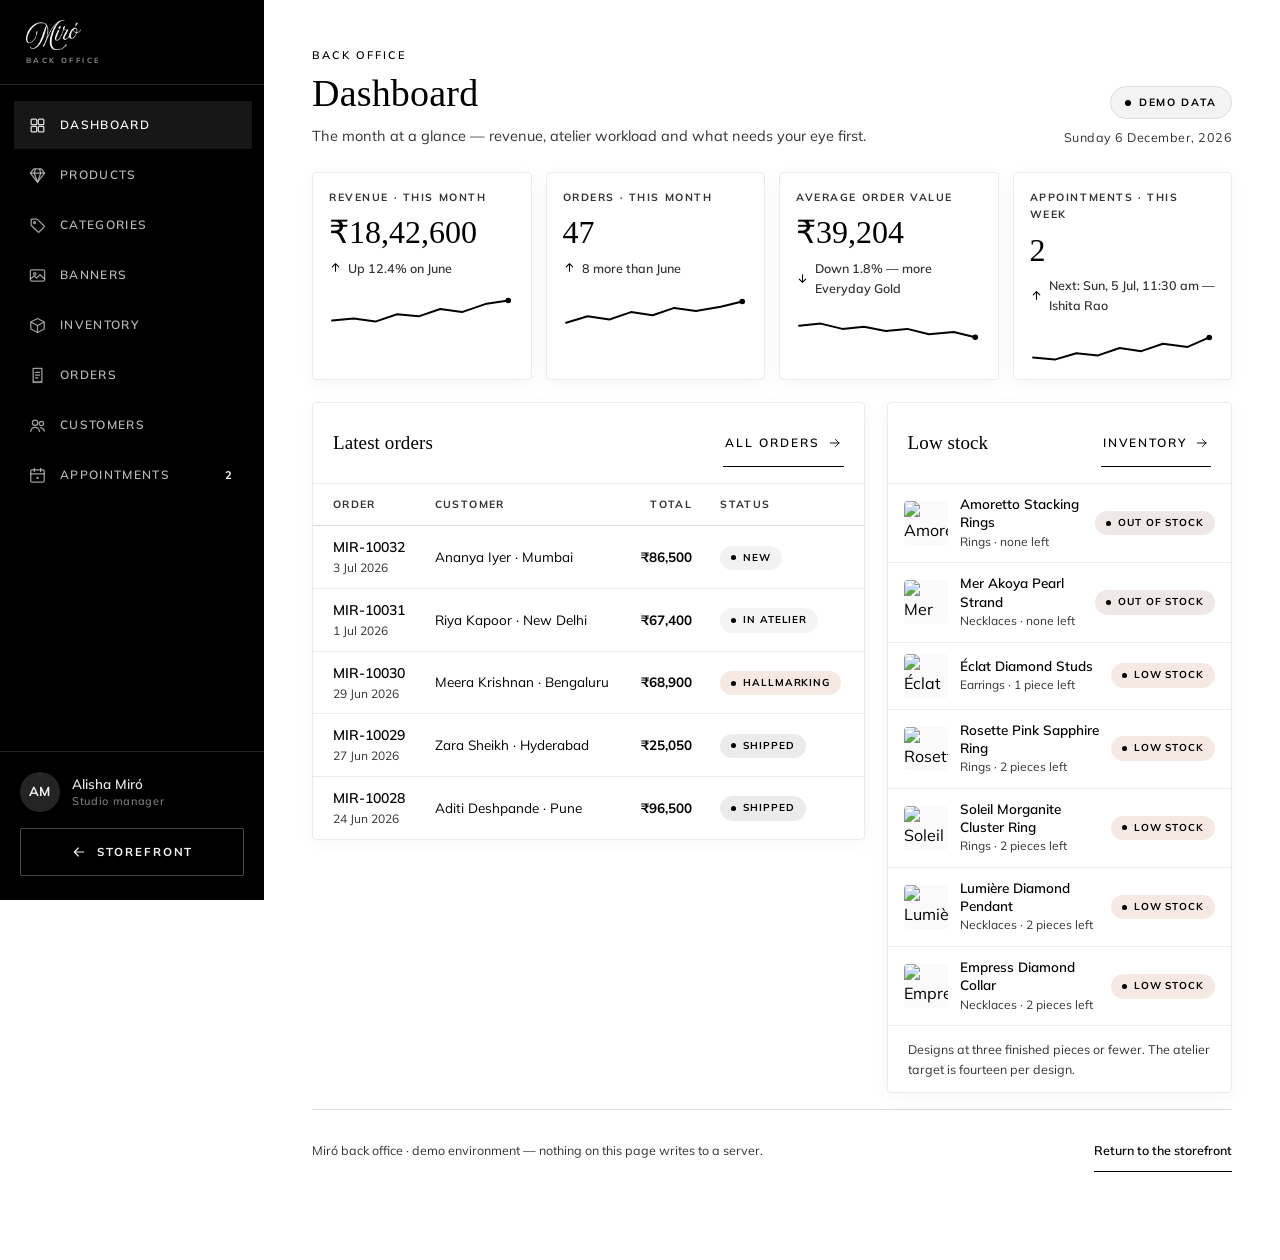
==== commit c2df87bf: "Apply 2026-07-24 client feedback: real logo, all-black type, page splits - Add the official Miró wor" ====
--- a/admin.html
+++ b/admin.html
@@ -8,7 +8,7 @@
   <link rel="preconnect" href="https://fonts.googleapis.com">
   <link rel="preconnect" href="https://fonts.gstatic.com" crossorigin>
   <link href="https://fonts.googleapis.com/css2?family=Mulish:wght@300;400;500;600;700&family=Monsieur+La+Doulaise&display=swap" rel="stylesheet">
-  <link rel="icon" href="data:image/svg+xml,%3Csvg xmlns='http://www.w3.org/2000/svg' viewBox='0 0 100 100'%3E%3Ccircle cx='50' cy='50' r='48' fill='%23bf2563'/%3E%3Ctext x='50' y='68' font-size='58' text-anchor='middle' fill='%23e8ddcf' font-family='Georgia,serif' font-style='italic'%3EM%3C/text%3E%3C/svg%3E">
+  <link rel="icon" type="image/png" href="assets/img/miro-favicon.png">
   <link rel="stylesheet" href="assets/css/main.css">
   <link rel="stylesheet" href="assets/css/admin.css">
   <script src="assets/js/analytics.js"></script>
@@ -22,7 +22,7 @@
       <svg viewBox="0 0 24 24" fill="none" stroke="currentColor" stroke-width="1.6" aria-hidden="true"><path d="M4 7h16M4 12h16M4 17h16" stroke-linecap="round"/></svg>
     </button>
     <a class="admin-topbar__logo" href="#dashboard">
-      <span class="logo-script" aria-hidden="true">Miró</span>
+      <img class="logo-mark" src="assets/img/miro-logo-wordmark.png" alt="" aria-hidden="true" width="640" height="351">
       <span class="admin-tag">Back office</span>
       <span class="sr-only">Miró back office — dashboard</span>
     </a>
@@ -38,7 +38,7 @@
     <aside class="admin-sidebar" id="admin-sidebar">
       <div class="admin-sidebar__brand">
         <div>
-          <span class="logo-script" aria-hidden="true">Miró</span>
+          <img class="logo-mark" src="assets/img/miro-logo-wordmark-white.png" alt="" aria-hidden="true" width="640" height="351">
           <span class="admin-tag">Back office</span>
         </div>
         <button type="button" class="icon-btn admin-sidebar__close js-close-adminnav" aria-label="Close back-office menu">
--- a/assets/css/main.css
+++ b/assets/css/main.css
@@ -1,33 +1,32 @@
 /* ============================================================
    Miró — Fine Jewelry · Design System
-   Palette ratios per brand guide: raspberry+cream dominant,
-   navy+teal secondary, copper/maroon hints only.
+   Palette: black type and controls on white, neutral greys only.
    Mobile-first. Base styles target ~375px.
    ============================================================ */
 
 :root {
-  /* Palette — client feedback 2026-07: minimalist & luxe,
-     white / black / blue only. Legacy variable names kept so
-     page styles continue to resolve; values remapped. */
-  --raspberry: #0c1f42;
-  --raspberry-dark: #081530;
-  --raspberry-tint: #e8edf6;
-  --cream: #f2f4f8;
-  --cream-soft: #f6f7fa;
-  --navy: #0c1f42;
-  --navy-soft: #16294f;
-  --teal: #0c1f42;
-  --teal-text: #0c1f42;
-  --teal-tint: #e8edf6;
-  --copper: #0c1f42;
-  --maroon: #0c1f42;
+  /* Palette — client feedback 2026-07-24: black & white only, no blue.
+     All type, buttons and rules are black; greys are neutral (no blue
+     cast). Legacy variable names kept so page styles keep resolving. */
+  --raspberry: #000000;
+  --raspberry-dark: #262626;
+  --raspberry-tint: #f2f2f2;
+  --cream: #f4f4f4;
+  --cream-soft: #fafafa;
+  --navy: #000000;
+  --navy-soft: #1a1a1a;
+  --teal: #000000;
+  --teal-text: #000000;
+  --teal-tint: #f2f2f2;
+  --copper: #000000;
+  --maroon: #000000;
 
   /* Derived neutrals */
   --paper: #ffffff;
-  --ink: #101319;
-  --ink-soft: #4c5563;
-  --line: #d9dee8;
-  --line-soft: #e9ecf2;
+  --ink: #000000;
+  --ink-soft: #333333;
+  --line: #dcdcdc;
+  --line-soft: #ececec;
   --white: #ffffff;
 
   /* Type — client feedback: Georgia Regular in place of Playfair Display */
@@ -40,8 +39,8 @@
   --space-5: 32px; --space-6: 48px; --space-7: 64px; --space-8: 96px;
   --radius: 2px;
   --radius-lg: 4px;
-  --shadow-soft: 0 10px 40px rgba(12, 31, 66, 0.08);
-  --shadow-lift: 0 18px 60px rgba(12, 31, 66, 0.14);
+  --shadow-soft: 0 10px 40px rgba(0, 0, 0, 0.08);
+  --shadow-lift: 0 18px 60px rgba(0, 0, 0, 0.14);
   --header-h: 64px;
   --announce-h: 38px;
   --ease: cubic-bezier(0.25, 0.1, 0.25, 1);
@@ -104,6 +103,12 @@
   color: var(--navy);
   line-height: 1;
   letter-spacing: 0.01em;
+}
+
+/* Official Miró wordmark (client brand assets, 2026-07) */
+.logo-mark {
+  display: block; width: auto; height: 34px;
+  background: none;
 }
 
 /* ---------- Layout helpers ---------- */
@@ -204,11 +209,11 @@
 .textarea { min-height: 140px; resize: vertical; }
 .input:focus, .select:focus, .textarea:focus {
   outline: none; border-color: var(--raspberry);
-  box-shadow: 0 0 0 3px rgba(12, 31, 66, 0.12);
-}
-.input::placeholder, .textarea::placeholder { color: #9aa1af; }
+  box-shadow: 0 0 0 3px rgba(0, 0, 0, 0.12);
+}
+.input::placeholder, .textarea::placeholder { color: #8c8c8c; }
 .select {
-  background-image: url("data:image/svg+xml,%3Csvg xmlns='http://www.w3.org/2000/svg' width='12' height='8' viewBox='0 0 12 8'%3E%3Cpath d='M1 1l5 5 5-5' stroke='%230c1f42' stroke-width='1.5' fill='none' stroke-linecap='round'/%3E%3C/svg%3E");
+  background-image: url("data:image/svg+xml,%3Csvg xmlns='http://www.w3.org/2000/svg' width='12' height='8' viewBox='0 0 12 8'%3E%3Cpath d='M1 1l5 5 5-5' stroke='%23000000' stroke-width='1.5' fill='none' stroke-linecap='round'/%3E%3C/svg%3E");
   background-repeat: no-repeat; background-position: right 16px center;
   padding-right: 44px;
 }
@@ -227,6 +232,14 @@
 
 /* ---------- Header — white strip per client mockup:
    links left · logo centre · icons right ---------- */
+
+/* The injected chrome wrapper must not box the header in: a sticky element
+   can only travel inside its parent, and this wrapper is only as tall as the
+   header itself (drawer + search overlay are fixed). Without this the header
+   scrolls straight off, and anything pinned below it — e.g. the collections
+   category bar — ends up floating mid-page. */
+#site-chrome-top { display: contents; }
+
 .site-header {
   position: sticky; top: 0; z-index: 120;
   background: var(--white);
@@ -242,10 +255,16 @@
   grid-column: 2;
   display: inline-flex; flex-direction: column; align-items: center; gap: 1px; padding: 6px 10px;
 }
-.site-header__logo .logo-script { font-size: 34px; transform: translateY(-2px); }
+.site-header__logo .logo-mark { height: 30px; }
 .site-header__logo .logo-tag {
+  /* Hidden on the narrowest screens: the tagline is wider than the
+     wordmark and would push the bag icon off the right edge */
+  display: none;
   font-size: 7.5px; letter-spacing: 0.28em; text-transform: uppercase;
   color: var(--ink-soft); font-weight: 600; white-space: nowrap;
+}
+@media (min-width: 480px) {
+  .site-header__logo .logo-tag { display: block; }
 }
 .site-nav { display: none; grid-column: 1; justify-self: start; }
 .site-header__icons { grid-column: 3; justify-self: end; display: flex; align-items: center; gap: 2px; }
@@ -271,7 +290,10 @@
 .hamburger { display: inline-flex; }
 
 @media (min-width: 900px) {
-  .site-header__inner { padding-inline: 32px; min-height: 76px; }
+  /* Keep --header-h in step with the real header height so sticky
+     elements (e.g. the collections toolbar) pin flush beneath it */
+  :root { --header-h: 76px; }
+  .site-header__inner { padding-inline: 32px; min-height: var(--header-h); }
   .hamburger { display: none; }
   .site-nav { display: flex; gap: 4px; }
   .site-nav a {
@@ -288,8 +310,16 @@
   }
   .site-nav a:hover::after, .site-nav a[aria-current="page"]::after { transform: scaleX(1); }
   .site-nav a[aria-current="page"] { color: var(--raspberry); }
-  .site-header__logo .logo-script { font-size: 40px; }
+  .site-header__logo .logo-mark { height: 38px; }
   .site-header__logo .logo-tag { font-size: 8.5px; }
+}
+
+/* Four nav items don't fit either 1fr column on a narrow desktop, which
+   drags the centred logo off-centre — tighten the links until there's room. */
+@media (min-width: 900px) and (max-width: 1199px) {
+  .site-nav { gap: 0; }
+  .site-nav a { padding: 12px 9px; font-size: 11.5px; letter-spacing: 0.1em; }
+  .site-nav a::after { left: 9px; right: 9px; }
 }
 
 /* ---------- Mobile drawer ---------- */
@@ -299,7 +329,7 @@
 }
 .drawer.is-open { visibility: visible; pointer-events: auto; }
 .drawer__scrim {
-  position: absolute; inset: 0; background: rgba(12, 31, 66, 0.5);
+  position: absolute; inset: 0; background: rgba(0, 0, 0, 0.5);
   opacity: 0; transition: opacity 0.3s var(--ease);
 }
 .drawer.is-open .drawer__scrim { opacity: 1; }
@@ -317,7 +347,7 @@
   display: flex; align-items: center; justify-content: space-between;
   padding: 14px 12px 14px 24px; border-bottom: 1px solid var(--line-soft);
 }
-.drawer__head .logo-script { font-size: 36px; }
+.drawer__head .logo-mark { height: 30px; }
 .drawer__nav { display: flex; flex-direction: column; padding: 16px 8px; }
 .drawer__nav a {
   padding: 16px 18px;
@@ -354,7 +384,7 @@
   flex: 1; min-width: 0; border: none; background: transparent; outline: none;
   font-family: var(--font-title); font-size: clamp(22px, 5vw, 34px); color: var(--navy);
 }
-.search-overlay__input::placeholder { color: #9aa1af; }
+.search-overlay__input::placeholder { color: #8c8c8c; }
 .search-overlay__close { position: absolute; top: 14px; right: 14px; }
 .search-overlay__hint {
   margin-top: 14px; font-size: 12px; letter-spacing: 0.14em;
@@ -466,7 +496,7 @@
   display: grid; gap: 40px;
   padding: clamp(48px, 7vw, 80px) 0 40px;
 }
-.site-footer__brand .logo-script { color: var(--paper); font-size: 52px; }
+.site-footer__brand .logo-mark { height: 44px; }
 .site-footer__brand .logo-tag {
   display: block; margin-top: 2px;
   font-size: 9px; letter-spacing: 0.34em; text-transform: uppercase;
@@ -508,10 +538,10 @@
   display: flex; align-items: center; justify-content: center;
   width: 58px; height: 58px; border-radius: 50%;
   background: #1fa855; color: var(--white);
-  box-shadow: 0 10px 30px rgba(12, 31, 66, 0.28);
+  box-shadow: 0 10px 30px rgba(0, 0, 0, 0.28);
   transition: transform 0.25s var(--ease), box-shadow 0.25s var(--ease);
 }
-.wa-float:hover { transform: translateY(-3px) scale(1.04); box-shadow: 0 16px 40px rgba(12,31,66,.34); }
+.wa-float:hover { transform: translateY(-3px) scale(1.04); box-shadow: 0 16px 40px rgba(0, 0, 0,.34); }
 .wa-float svg { width: 28px; height: 28px; }
 @media (min-width: 900px) { .wa-float { right: 28px; bottom: 28px; } }
 
--- a/assets/css/admin.css
+++ b/assets/css/admin.css
@@ -16,7 +16,7 @@
   display: inline-flex; flex-direction: column; align-items: center; gap: 1px;
   padding: 4px 10px;
 }
-.admin-topbar__logo .logo-script { font-size: 30px; transform: translateY(-2px); }
+.admin-topbar__logo .logo-mark { height: 24px; }
 .admin-tag {
   display: block;
   font-size: 7.5px; font-weight: 700; letter-spacing: 0.32em;
@@ -28,7 +28,7 @@
 
 .admin-scrim {
   position: fixed; inset: 0; z-index: 140;
-  background: rgba(12, 31, 66, 0.5);
+  background: rgba(0, 0, 0, 0.5);
   opacity: 0; visibility: hidden;
   transition: opacity 0.3s var(--ease), visibility 0s 0.3s;
 }
@@ -59,7 +59,7 @@
   padding: 20px 14px 18px 26px;
   border-bottom: 1px solid rgba(255, 255, 255, 0.14);
 }
-.admin-sidebar__brand .logo-script { color: var(--paper); font-size: 42px; line-height: 1; }
+.admin-sidebar__brand .logo-mark { height: 30px; }
 .admin-sidebar__brand .admin-tag { margin-top: 4px; color: rgba(255, 255, 255, 0.55); }
 .admin-sidebar__close { color: var(--cream); }
 .admin-sidebar__close:hover { background: rgba(255, 255, 255, 0.1); color: var(--paper); }
@@ -171,7 +171,7 @@
   background: var(--white);
   border: 1px solid var(--line-soft);
   border-radius: var(--radius-lg);
-  box-shadow: 0 4px 18px rgba(12, 31, 66, 0.04);
+  box-shadow: 0 4px 18px rgba(0, 0, 0, 0.04);
   overflow: hidden;
 }
 .panel__bar {
@@ -204,7 +204,7 @@
   background: var(--white);
   border: 1px solid var(--line-soft);
   border-radius: var(--radius-lg);
-  box-shadow: 0 4px 18px rgba(12, 31, 66, 0.04);
+  box-shadow: 0 4px 18px rgba(0, 0, 0, 0.04);
   padding: 16px 16px 12px;
 }
 .kpi__label {
@@ -256,7 +256,7 @@
 .pill--atelier::before { background: var(--copper); }
 .pill--hallmark { background: rgba(181, 78, 38, 0.12); }
 .pill--hallmark::before { background: var(--copper); }
-.pill--shipped { background: rgba(12, 31, 66, 0.08); }
+.pill--shipped { background: rgba(0, 0, 0, 0.08); }
 .pill--shipped::before { background: var(--navy); }
 .pill--plain {
   background: var(--white); border: 1px solid var(--line);
@@ -402,7 +402,7 @@
 .catcard {
   background: var(--white); border: 1px solid var(--line-soft);
   border-radius: var(--radius-lg); overflow: hidden;
-  box-shadow: 0 4px 18px rgba(12, 31, 66, 0.04);
+  box-shadow: 0 4px 18px rgba(0, 0, 0, 0.04);
   display: flex; flex-direction: column;
 }
 .catcard img { width: 100%; aspect-ratio: 16 / 10; object-fit: cover; }
@@ -447,7 +447,7 @@
 .inv-stat {
   background: var(--white); border: 1px solid var(--line-soft);
   border-radius: var(--radius-lg); padding: 14px 14px 12px;
-  box-shadow: 0 4px 18px rgba(12, 31, 66, 0.04);
+  box-shadow: 0 4px 18px rgba(0, 0, 0, 0.04);
 }
 .inv-stat strong {
   display: block; font-family: var(--font-title); font-weight: 500;
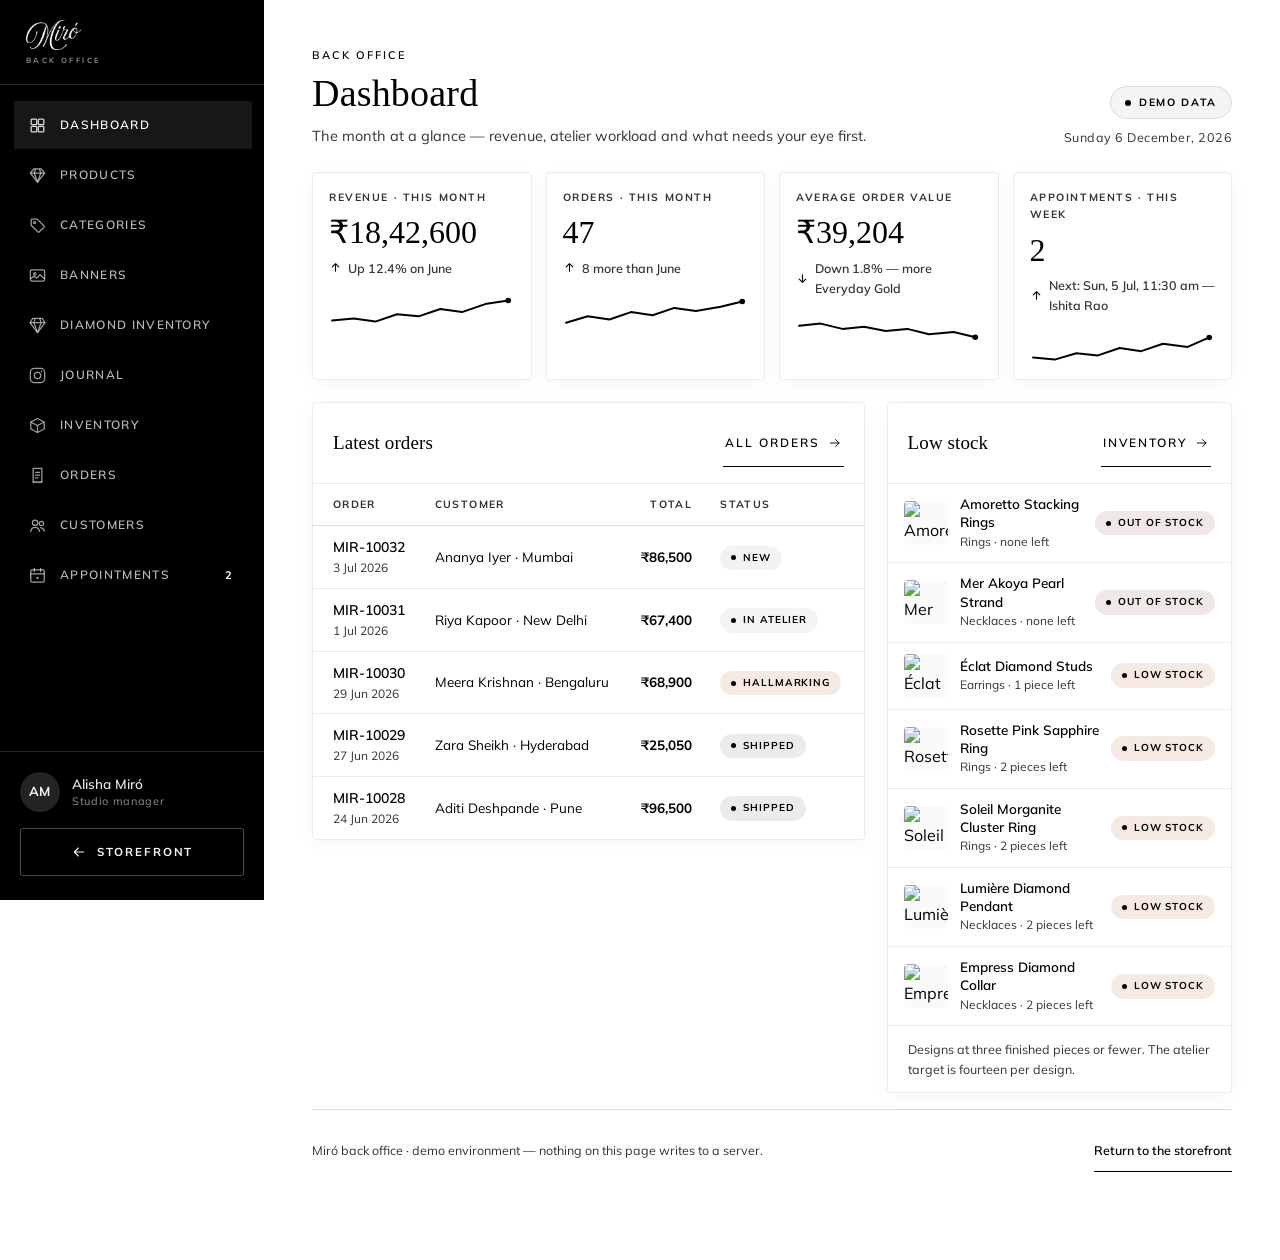
==== commit e4854171: "Back office: Diamond Inventory, journal links, publish to live site Client changes 2026-07-31.  - Di" ====
--- a/admin.html
+++ b/admin.html
@@ -63,6 +63,14 @@
           <svg viewBox="0 0 24 24" fill="none" stroke="currentColor" stroke-width="1.6" aria-hidden="true"><rect x="3" y="5" width="18" height="14" rx="1.5"/><circle cx="8.6" cy="10" r="1.5"/><path d="m3 16.5 4.8-3.8 3.1 2.6 4.3-4.3L21 16.5" stroke-linejoin="round"/></svg>
           Banners
         </a>
+        <a href="#diamonds" data-nav="diamonds">
+          <svg viewBox="0 0 24 24" fill="none" stroke="currentColor" stroke-width="1.6" aria-hidden="true"><path d="M6 3h12l3.5 5.5L12 21 2.5 8.5 6 3Z" stroke-linejoin="round"/><path d="M2.5 8.5h19M9 3l-1.5 5.5L12 21M15 3l1.5 5.5L12 21"/></svg>
+          Diamond Inventory
+        </a>
+        <a href="#journal" data-nav="journal">
+          <svg viewBox="0 0 24 24" fill="none" stroke="currentColor" stroke-width="1.6" aria-hidden="true"><rect x="3" y="3" width="18" height="18" rx="5"/><circle cx="12" cy="12" r="4"/><circle cx="17.2" cy="6.8" r="1" fill="currentColor" stroke="none"/></svg>
+          Journal
+        </a>
         <a href="#inventory" data-nav="inventory">
           <svg viewBox="0 0 24 24" fill="none" stroke="currentColor" stroke-width="1.6" aria-hidden="true"><path d="M3.5 7.6 12 3.2l8.5 4.4v8.8L12 20.8l-8.5-4.4V7.6Z" stroke-linejoin="round"/><path d="M3.5 7.6 12 12l8.5-4.4M12 12v8.8"/></svg>
           Inventory
@@ -204,21 +212,28 @@
 
         <!-- ============ Products ============ -->
         <section class="admin-panel js-panel" id="products" aria-label="Products" hidden>
+          <!-- Gold rate drives every calculated price (client feedback 2026-07-29) -->
+          <div class="js-goldbar"></div>
+
           <div class="panel">
             <div class="panel__bar">
               <div>
                 <h2>All pieces</h2>
                 <p class="panel__note js-product-count"></p>
               </div>
-              <button type="button" class="btn js-demo" data-toast="Demo build — editing is disabled.">
-                <svg viewBox="0 0 24 24" fill="none" stroke="currentColor" stroke-width="1.8" width="16" height="16" aria-hidden="true"><path d="M12 5v14M5 12h14" stroke-linecap="round"/></svg>
-                Add product
-              </button>
+              <div class="panel__bar-actions">
+                <button type="button" class="gbtn js-publish">Publish to live site</button>
+                <button type="button" class="btn js-add-product">
+                  <svg viewBox="0 0 24 24" fill="none" stroke="currentColor" stroke-width="1.8" width="16" height="16" aria-hidden="true"><path d="M12 5v14M5 12h14" stroke-linecap="round"/></svg>
+                  Add product
+                </button>
+              </div>
             </div>
             <table class="atable">
-              <caption class="sr-only">Every product in the catalogue with category, price, stock and status</caption>
+              <caption class="sr-only">Every product in the catalogue with serial number, category, price, stock and status</caption>
               <thead>
                 <tr>
+                  <th scope="col">Serial</th>
                   <th scope="col">Piece</th>
                   <th scope="col">Category</th>
                   <th scope="col" class="num">Price</th>
@@ -229,7 +244,7 @@
               </thead>
               <tbody class="js-products"></tbody>
             </table>
-            <p class="panel__foot">Prices include 3% GST. Stock counts are finished pieces in the vault — demo-generated, deterministic per design.</p>
+            <p class="panel__foot">Prices include 3% GST. A price marked <em>calculated</em> comes from the piece's own pricing tab; the rest are catalogue prices. Stock counts are finished pieces in the vault.</p>
           </div>
         </section>
 
@@ -263,6 +278,64 @@
             </div>
             <ul class="banrows js-banners" role="list"></ul>
             <p class="panel__foot">Artwork is served from the CDN at responsive widths. In production, replacing a banner here updates the storefront instantly — no deploy needed.</p>
+          </div>
+        </section>
+
+        <!-- ============ Diamond Inventory (client request 2026-07-31) ============ -->
+        <section class="admin-panel js-panel" id="diamonds" aria-label="Diamond Inventory" hidden>
+          <div class="panel">
+            <div class="panel__bar">
+              <div>
+                <h2>Diamond rate card</h2>
+                <p class="panel__note">Every diamond price per carat lives here. A piece reads its rate from this table, so a change updates every product that uses it.</p>
+              </div>
+              <button type="button" class="btn js-dia-add">
+                <svg viewBox="0 0 24 24" fill="none" stroke="currentColor" stroke-width="1.8" width="16" height="16" aria-hidden="true"><path d="M12 5v14M5 12h14" stroke-linecap="round"/></svg>
+                Add row
+              </button>
+            </div>
+            <div class="stones__scroll">
+              <table class="atable dia-table">
+                <caption class="sr-only">Diamond rate card by carat weight, clarity, shape and charni size</caption>
+                <thead>
+                  <tr>
+                    <th scope="col">Sr. no</th>
+                    <th scope="col" class="num">Diamond CTW</th>
+                    <th scope="col">Clarity</th>
+                    <th scope="col">Shape</th>
+                    <th scope="col">Charni size</th>
+                    <th scope="col" class="num">Price per CTW</th>
+                    <th scope="col"><span class="sr-only">Actions</span></th>
+                  </tr>
+                </thead>
+                <tbody class="js-dia-rows"></tbody>
+              </table>
+            </div>
+            <div class="panel__actions">
+              <button type="button" class="btn btn--sm js-dia-save">Save rate card</button>
+              <p class="panel__foot js-dia-note"></p>
+            </div>
+          </div>
+        </section>
+
+        <!-- ============ Journal / Instagram (client request 2026-07-31) ============ -->
+        <section class="admin-panel js-panel" id="journal" aria-label="Journal" hidden>
+          <div class="panel">
+            <div class="panel__bar">
+              <div>
+                <h2>From the journal</h2>
+                <p class="panel__note">The five tiles on the homepage. Paste an Instagram post link and its image, newest first.</p>
+              </div>
+              <button type="button" class="btn js-ig-add">
+                <svg viewBox="0 0 24 24" fill="none" stroke="currentColor" stroke-width="1.8" width="16" height="16" aria-hidden="true"><path d="M12 5v14M5 12h14" stroke-linecap="round"/></svg>
+                Add post
+              </button>
+            </div>
+            <div class="js-ig-rows"></div>
+            <div class="panel__actions">
+              <button type="button" class="btn btn--sm js-ig-save">Save journal</button>
+              <p class="panel__foot">Saved here, then pushed live with <strong>Publish to live site</strong> on the Products page.</p>
+            </div>
           </div>
         </section>
 
@@ -359,7 +432,11 @@
   </div>
 
   <div class="toast js-toast" role="status" aria-live="polite"></div>
+  <script src="assets/data/catalog.js"></script>
   <script src="assets/js/store.js"></script>
+  <script src="assets/js/pricing.js"></script>
   <script src="assets/js/admin.js"></script>
+  <script src="assets/js/admin-pricing.js"></script>
+  <script src="assets/js/admin-catalog.js"></script>
 </body>
 </html>
--- a/assets/css/main.css
+++ b/assets/css/main.css
@@ -255,17 +255,9 @@
   grid-column: 2;
   display: inline-flex; flex-direction: column; align-items: center; gap: 1px; padding: 6px 10px;
 }
+/* Client feedback 2026-07-28: the wordmark stands alone — no "Fine Jewelry
+   · Est. 2025" strapline under it in the header. It still runs in the footer. */
 .site-header__logo .logo-mark { height: 30px; }
-.site-header__logo .logo-tag {
-  /* Hidden on the narrowest screens: the tagline is wider than the
-     wordmark and would push the bag icon off the right edge */
-  display: none;
-  font-size: 7.5px; letter-spacing: 0.28em; text-transform: uppercase;
-  color: var(--ink-soft); font-weight: 600; white-space: nowrap;
-}
-@media (min-width: 480px) {
-  .site-header__logo .logo-tag { display: block; }
-}
 .site-nav { display: none; grid-column: 1; justify-self: start; }
 .site-header__icons { grid-column: 3; justify-self: end; display: flex; align-items: center; gap: 2px; }
 .hamburger { grid-column: 1; justify-self: start; }
@@ -311,15 +303,6 @@
   .site-nav a:hover::after, .site-nav a[aria-current="page"]::after { transform: scaleX(1); }
   .site-nav a[aria-current="page"] { color: var(--raspberry); }
   .site-header__logo .logo-mark { height: 38px; }
-  .site-header__logo .logo-tag { font-size: 8.5px; }
-}
-
-/* Four nav items don't fit either 1fr column on a narrow desktop, which
-   drags the centred logo off-centre — tighten the links until there's room. */
-@media (min-width: 900px) and (max-width: 1199px) {
-  .site-nav { gap: 0; }
-  .site-nav a { padding: 12px 9px; font-size: 11.5px; letter-spacing: 0.1em; }
-  .site-nav a::after { left: 9px; right: 9px; }
 }
 
 /* ---------- Mobile drawer ---------- */
--- a/assets/css/admin.css
+++ b/assets/css/admin.css
@@ -560,3 +560,267 @@
   transition: color 0.2s var(--ease), border-color 0.2s var(--ease);
 }
 .admin-foot a:hover { color: var(--raspberry); border-color: var(--raspberry); }
+
+/* ============================================================
+   Pricing workflow (client feedback 2026-07-29)
+   Gold rate strip, product editor modal, stone table, summary
+   ============================================================ */
+
+/* ---------- Gold rate strip ---------- */
+.goldbar {
+  display: grid; gap: 16px;
+  align-items: center;
+  margin-bottom: 20px; padding: 18px 20px;
+  background: var(--white);
+  border: 1px solid var(--line); border-left: 3px solid var(--navy);
+  border-radius: var(--radius-lg);
+}
+.goldbar--unset { border-left-color: var(--copper); }
+.goldbar__label {
+  font-size: 10px; font-weight: 700; letter-spacing: 0.18em;
+  text-transform: uppercase; color: var(--ink-soft);
+}
+.goldbar__rate { font-family: var(--font-title); font-size: 28px; line-height: 1.1; color: var(--navy); }
+.goldbar__rate span { font-size: 14px; color: var(--ink-soft); }
+.goldbar__karats { display: flex; gap: 26px; margin: 0; }
+.goldbar__karats dt {
+  font-size: 10px; font-weight: 700; letter-spacing: 0.16em;
+  text-transform: uppercase; color: var(--ink-soft);
+}
+.goldbar__karats dd { margin: 3px 0 0; font-size: 15px; font-weight: 600; color: var(--navy); }
+.goldbar__flag {
+  font-size: 9px; font-weight: 700; letter-spacing: 0.12em; text-transform: uppercase;
+  color: var(--ink-soft); border: 1px solid var(--line); border-radius: 999px; padding: 1px 6px;
+}
+.goldbar__meta p { font-size: 12.5px; color: var(--ink-soft); }
+.goldbar__lock { font-weight: 600; color: var(--navy); }
+.goldbar__lock--open { color: var(--copper); }
+@media (min-width: 900px) {
+  .goldbar { grid-template-columns: auto auto 1fr auto; gap: 32px; }
+}
+
+.btn--sm { min-height: 44px; padding: 10px 22px; font-size: 12px; }
+.gbtn--danger { color: var(--maroon); border-color: rgba(109, 19, 19, 0.35); margin-right: auto; }
+.gbtn--danger:hover { border-color: var(--maroon); background: rgba(109, 19, 19, 0.06); }
+
+.serial {
+  font-family: ui-monospace, SFMono-Regular, Menlo, monospace;
+  font-size: 12px; letter-spacing: 0.04em; color: var(--ink-soft);
+  white-space: nowrap;
+}
+.pill--calc { margin-left: 8px; background: var(--teal-tint); }
+.pill--calc::before { background: var(--teal); }
+.prod-cell__ph {
+  display: block; width: 48px; height: 48px; flex: none;
+  background: var(--cream); border-radius: var(--radius);
+}
+
+/* ---------- Modal ---------- */
+.pmodal { position: fixed; inset: 0; z-index: 200; display: flex; }
+.pmodal__scrim { position: absolute; inset: 0; background: rgba(0, 0, 0, 0.45); }
+.pmodal__panel {
+  position: relative; z-index: 1;
+  display: flex; flex-direction: column;
+  width: 100%; max-width: 1080px; max-height: 100dvh;
+  margin: auto;
+  background: var(--white);
+  border-radius: var(--radius-lg);
+  box-shadow: var(--shadow-lift);
+}
+@media (min-width: 700px) { .pmodal__panel { max-height: 92dvh; } }
+.pmodal__head {
+  display: flex; align-items: center; justify-content: space-between; gap: 16px;
+  padding: 18px 20px; border-bottom: 1px solid var(--line-soft);
+}
+.pmodal__head h2 { font-size: 20px; }
+.pmodal__body { flex: 1 1 auto; overflow-y: auto; padding: 20px; }
+.pmodal__foot {
+  display: flex; align-items: center; justify-content: flex-end; gap: 12px;
+  padding: 16px 20px; border-top: 1px solid var(--line-soft);
+  background: var(--cream-soft);
+  border-radius: 0 0 var(--radius-lg) var(--radius-lg);
+}
+
+/* ---------- Tabs ---------- */
+.ptabs { display: flex; gap: 4px; border-bottom: 1px solid var(--line); margin-bottom: 22px; }
+.ptab {
+  padding: 12px 16px; margin-bottom: -1px;
+  font-size: 12px; font-weight: 600; letter-spacing: 0.12em; text-transform: uppercase;
+  color: var(--ink-soft); border-bottom: 2px solid transparent;
+}
+.ptab.is-active { color: var(--navy); border-bottom-color: var(--navy); }
+.ppane[hidden] { display: none; }
+
+/* ---------- Forms ---------- */
+.pform { display: grid; gap: 20px; }
+.pform__row { display: grid; gap: 16px; }
+@media (min-width: 700px) {
+  .pform__row { grid-template-columns: 1fr 1fr; }
+  .pform__row--3 { grid-template-columns: repeat(3, 1fr); }
+  .pform__row--4 { grid-template-columns: repeat(4, 1fr); }
+}
+.pfield { display: flex; flex-direction: column; gap: 7px; }
+.pfield > span {
+  font-size: 11px; font-weight: 700; letter-spacing: 0.12em;
+  text-transform: uppercase; color: var(--navy);
+}
+.pfield small { font-size: 12px; color: var(--ink-soft); line-height: 1.45; }
+.pform__rule { border: 0; border-top: 1px solid var(--line-soft); }
+.pform__legend {
+  font-size: 11px; font-weight: 700; letter-spacing: 0.14em;
+  text-transform: uppercase; color: var(--ink-soft);
+}
+.pform__note { font-size: 13px; color: var(--ink-soft); max-width: 68ch; margin-bottom: 14px; }
+.pdetails { border: 1px solid var(--line); border-radius: var(--radius); padding: 14px 16px; }
+.pdetails summary {
+  cursor: pointer; font-size: 12px; font-weight: 700;
+  letter-spacing: 0.12em; text-transform: uppercase; color: var(--navy);
+}
+.pdetails[open] summary { margin-bottom: 14px; }
+
+/* ---------- Stones ---------- */
+.stones { margin-top: 26px; }
+.stones__bar { display: flex; align-items: center; justify-content: space-between; gap: 16px; margin-bottom: 12px; }
+.stones__bar h3 { font-size: 17px; }
+.stones__scroll { overflow-x: auto; }
+/* Wide enough that every control keeps its label legible — the wrapper
+   scrolls horizontally rather than crushing the selects. */
+.stones__table { min-width: 1310px; }
+.stones__table .input, .stones__table .select { min-height: 44px; padding: 8px 10px; font-size: 14px; }
+.stones__table .select { padding-right: 30px; background-position: right 10px center; }
+.stones__table .input.num { text-align: right; }
+.stones__table td { vertical-align: middle; }
+.stones__table th:nth-child(1), .stones__table td:nth-child(1) { min-width: 120px; }
+.stones__table th:nth-child(2), .stones__table td:nth-child(2),
+.stones__table th:nth-child(3), .stones__table td:nth-child(3),
+.stones__table th:nth-child(4), .stones__table td:nth-child(4) { min-width: 140px; }
+.stones__table th:nth-child(5), .stones__table td:nth-child(5) { min-width: 100px; }
+.stones__table th:nth-child(6), .stones__table td:nth-child(6),
+.stones__table th:nth-child(8), .stones__table td:nth-child(8) { min-width: 110px; }
+.stones__table th:nth-child(7), .stones__table td:nth-child(7) { min-width: 92px; }
+.stones__table th:nth-child(9), .stones__table td:nth-child(9) { min-width: 92px; }
+.stones__table th:nth-child(10), .stones__table td:nth-child(10) { min-width: 120px; }
+.js-st-totalct, .js-st-value { font-variant-numeric: tabular-nums; color: var(--navy); font-weight: 600; }
+
+/* ---------- Summary ---------- */
+.psummary { margin-top: 26px; }
+.psummary__warn {
+  margin-bottom: 14px; padding: 12px 14px;
+  background: rgba(181, 78, 38, 0.1); border-radius: var(--radius);
+  font-size: 13.5px; color: var(--navy);
+}
+.psum { width: 100%; border-collapse: collapse; }
+.psum caption {
+  text-align: left; padding-bottom: 10px;
+  font-size: 11px; font-weight: 700; letter-spacing: 0.14em;
+  text-transform: uppercase; color: var(--ink-soft);
+}
+.psum th, .psum td { padding: 11px 12px; border-bottom: 1px solid var(--line-soft); font-size: 14.5px; }
+.psum thead th {
+  font-size: 10px; font-weight: 700; letter-spacing: 0.14em;
+  text-transform: uppercase; color: var(--ink-soft);
+}
+.psum tbody th { text-align: left; font-weight: 500; color: var(--navy); }
+.psum tbody th span { display: block; font-size: 12px; color: var(--ink-soft); font-weight: 400; }
+.psum .num { text-align: right; font-variant-numeric: tabular-nums; }
+.psum__sub th, .psum__sub td { font-weight: 600; background: var(--cream-soft); }
+.psum__total th, .psum__total td {
+  font-size: 17px; font-weight: 700; color: var(--navy);
+  border-bottom: 0; border-top: 2px solid var(--navy);
+}
+
+/* ---------- Photos ---------- */
+.photos { display: grid; gap: 20px; }
+.photos__drop {
+  display: flex; flex-direction: column; align-items: center; gap: 10px;
+  padding: 30px 20px; text-align: center;
+  border: 1px dashed var(--line); border-radius: var(--radius-lg);
+  background: var(--cream-soft); cursor: pointer;
+}
+.photos__drop strong { display: block; font-size: 15px; color: var(--navy); }
+.photos__drop small { display: block; margin-top: 4px; font-size: 12.5px; color: var(--ink-soft); }
+.photos__grid { display: grid; grid-template-columns: repeat(auto-fill, minmax(140px, 1fr)); gap: 14px; }
+.photos__empty { font-size: 14px; color: var(--ink-soft); }
+.photo { margin: 0; border: 1px solid var(--line); border-radius: var(--radius); overflow: hidden; }
+.photo.is-primary { border-color: var(--navy); }
+.photo img { width: 100%; aspect-ratio: 1 / 1; object-fit: cover; }
+.photo figcaption {
+  display: flex; flex-wrap: wrap; gap: 6px; align-items: center; justify-content: space-between;
+  padding: 8px; font-size: 11px;
+}
+.photo figcaption span {
+  font-weight: 700; letter-spacing: 0.1em; text-transform: uppercase; color: var(--navy);
+}
+.photo .gbtn { min-height: 36px; padding: 6px 10px; font-size: 11px; }
+
+/* Daily rate feed — a suggestion under the gold strip, not an auto-apply */
+.goldfeed {
+  display: flex; flex-wrap: wrap; align-items: center; justify-content: space-between;
+  gap: 12px 20px;
+  margin: -12px 0 20px; padding: 12px 20px;
+  background: var(--cream-soft);
+  border: 1px solid var(--line); border-top: 0;
+  border-radius: 0 0 var(--radius-lg) var(--radius-lg);
+}
+.goldfeed__text { font-size: 13.5px; color: var(--ink-soft); }
+.goldfeed__text strong { color: var(--navy); text-transform: capitalize; }
+.goldfeed__text span { color: var(--ink-soft); }
+.goldfeed__ok {
+  font-size: 11px; font-weight: 700; letter-spacing: 0.12em;
+  text-transform: uppercase; color: var(--teal);
+}
+.goldfeed--matched { background: var(--teal-tint); }
+
+/* ---------- Diamond Inventory + Journal + Publish (2026-07-31) ---------- */
+.panel__bar-actions { display: flex; flex-wrap: wrap; align-items: center; gap: 10px; }
+.panel__actions {
+  display: flex; flex-wrap: wrap; align-items: center; gap: 14px 18px;
+  margin-top: 18px; padding-top: 16px; border-top: 1px solid var(--line-soft);
+}
+.panel__actions .panel__foot { margin: 0; }
+
+.dia-table { min-width: 940px; }
+.dia-table .input, .dia-table .select { min-height: 44px; padding: 8px 10px; font-size: 14px; }
+.dia-table .input.num { text-align: right; }
+.dia-table th:nth-child(1), .dia-table td:nth-child(1) { min-width: 90px; }
+.dia-table th:nth-child(2), .dia-table td:nth-child(2) { min-width: 130px; }
+.dia-table th:nth-child(3), .dia-table td:nth-child(3),
+.dia-table th:nth-child(5), .dia-table td:nth-child(5) { min-width: 130px; }
+.dia-table th:nth-child(4), .dia-table td:nth-child(4) { min-width: 150px; }
+.dia-table th:nth-child(6), .dia-table td:nth-child(6) { min-width: 150px; }
+
+/* Rate read from the inventory, shown in place of the manual field */
+.st-rate {
+  display: inline-block; font-variant-numeric: tabular-nums;
+  font-weight: 600; color: var(--navy);
+}
+.st-rate--near { border-bottom: 1px dashed var(--line); cursor: help; }
+.st-rate--missing { color: var(--copper); font-weight: 500; }
+
+/* Journal rows */
+.igrow {
+  display: grid; gap: 14px; align-items: start;
+  padding: 16px 0; border-bottom: 1px solid var(--line-soft);
+}
+.igrow:last-child { border-bottom: 0; }
+.igrow__thumb {
+  width: 72px; height: 72px; flex: none;
+  background: var(--cream); border-radius: var(--radius); overflow: hidden;
+}
+.igrow__thumb img { width: 100%; height: 100%; object-fit: cover; }
+.igrow__fields { display: grid; gap: 12px; min-width: 0; }
+.igrow__fields .js-ig-file { font-size: 12.5px; }
+.igrow__actions { display: flex; flex-wrap: wrap; gap: 8px; }
+@media (min-width: 760px) {
+  .igrow { grid-template-columns: 72px minmax(0, 1fr) auto; gap: 18px; }
+  .igrow__fields { grid-template-columns: 1fr 1fr; }
+  .igrow__actions { flex-direction: column; }
+}
+
+/* Photo order controls */
+.photo__pos {
+  font-size: 10px; font-weight: 700; letter-spacing: 0.1em;
+  text-transform: uppercase; color: var(--navy);
+}
+.photo__moves { display: inline-flex; flex-wrap: wrap; gap: 5px; }
+.photo .gbtn[disabled] { opacity: 0.35; pointer-events: none; }
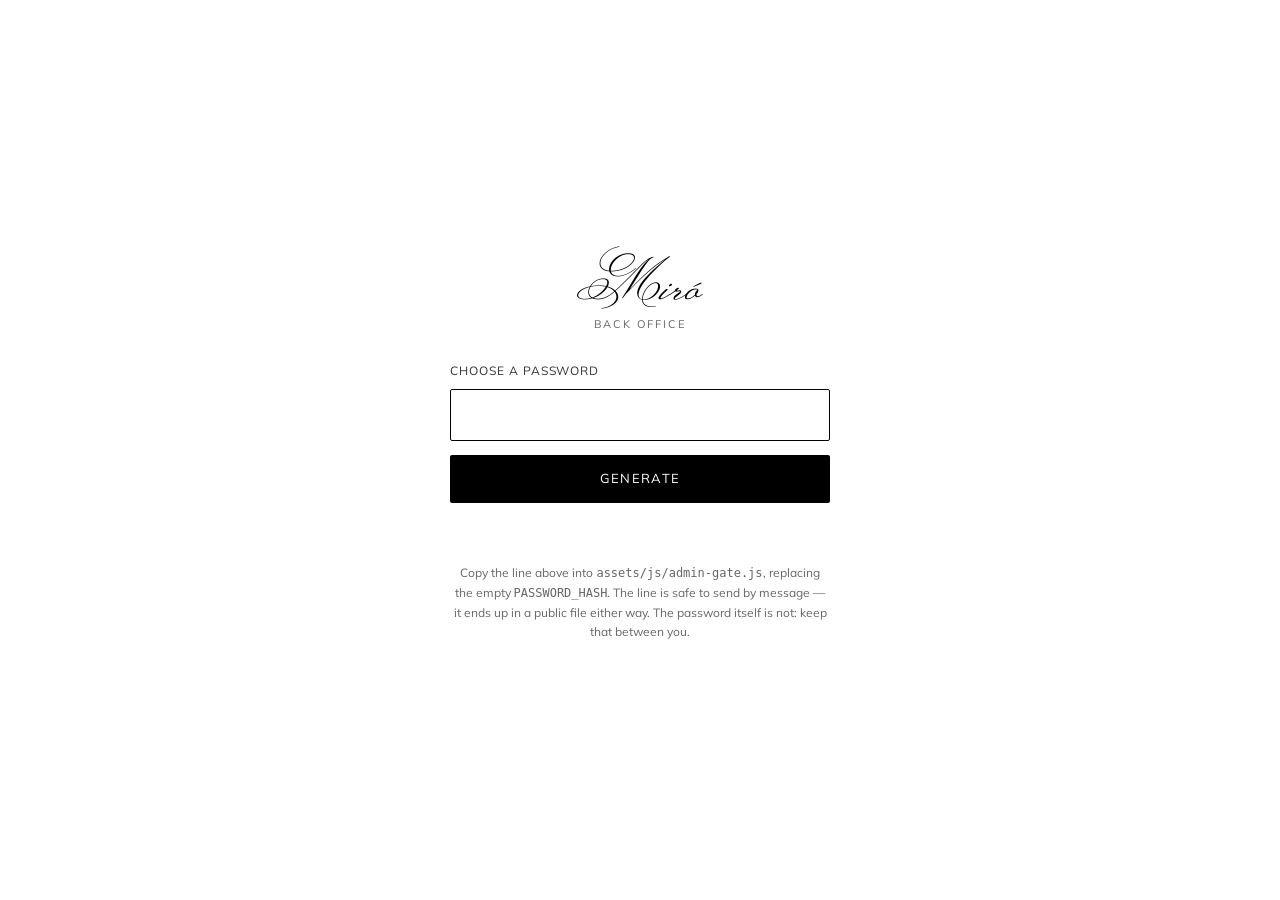
==== commit e677fd60: "Back office: put a door on it The dashboard was reachable by anyone who knew the URL. On a real busi" ====
--- a/admin.html
+++ b/admin.html
@@ -12,6 +12,7 @@
   <link rel="stylesheet" href="assets/css/main.css">
   <link rel="stylesheet" href="assets/css/admin.css">
   <script src="assets/js/analytics.js"></script>
+  <script src="assets/js/admin-gate.js"></script>
 </head>
 <body data-page="admin">
   <a class="skip-link" href="#main">Skip to content</a>
@@ -222,6 +223,7 @@
                 <p class="panel__note js-product-count"></p>
               </div>
               <div class="panel__bar-actions">
+                <span class="js-publish-state"></span>
                 <button type="button" class="gbtn js-publish">Publish to live site</button>
                 <button type="button" class="btn js-add-product">
                   <svg viewBox="0 0 24 24" fill="none" stroke="currentColor" stroke-width="1.8" width="16" height="16" aria-hidden="true"><path d="M12 5v14M5 12h14" stroke-linecap="round"/></svg>
--- a/assets/css/admin.css
+++ b/assets/css/admin.css
@@ -824,3 +824,30 @@
 }
 .photo__moves { display: inline-flex; flex-wrap: wrap; gap: 5px; }
 .photo .gbtn[disabled] { opacity: 0.35; pointer-events: none; }
+
+/* ---------- Publish state + connection setup ---------- */
+.pubstate {
+  font-size: 12.5px; color: var(--ink-soft);
+  display: inline-flex; align-items: center; gap: 7px;
+}
+.pubstate::before {
+  content: ""; width: 7px; height: 7px; border-radius: 50%;
+  background: var(--ink-soft); flex: none;
+}
+.pubstate--ok { color: var(--teal); }
+.pubstate--ok::before { background: var(--teal); }
+.pubstate--off { color: var(--copper); }
+.pubstate--off::before { background: var(--copper); }
+
+.setup { margin: 0 0 18px; padding-left: 20px; display: grid; gap: 9px; }
+.setup li { font-size: 14px; line-height: 1.55; color: var(--ink); }
+.setup code, .pform__note code {
+  font-family: ui-monospace, SFMono-Regular, Menlo, monospace;
+  font-size: 12.5px; background: var(--cream); padding: 1px 5px; border-radius: 3px;
+}
+.setup a { text-decoration: underline; text-underline-offset: 3px; font-weight: 600; }
+.pform__note--ok { color: var(--navy); }
+
+.pubcheck { display: flex; flex-wrap: wrap; align-items: center; gap: 12px; }
+.pub-ok { font-size: 13px; color: var(--teal); font-weight: 600; }
+.pub-bad { font-size: 13px; color: var(--maroon); font-weight: 600; }
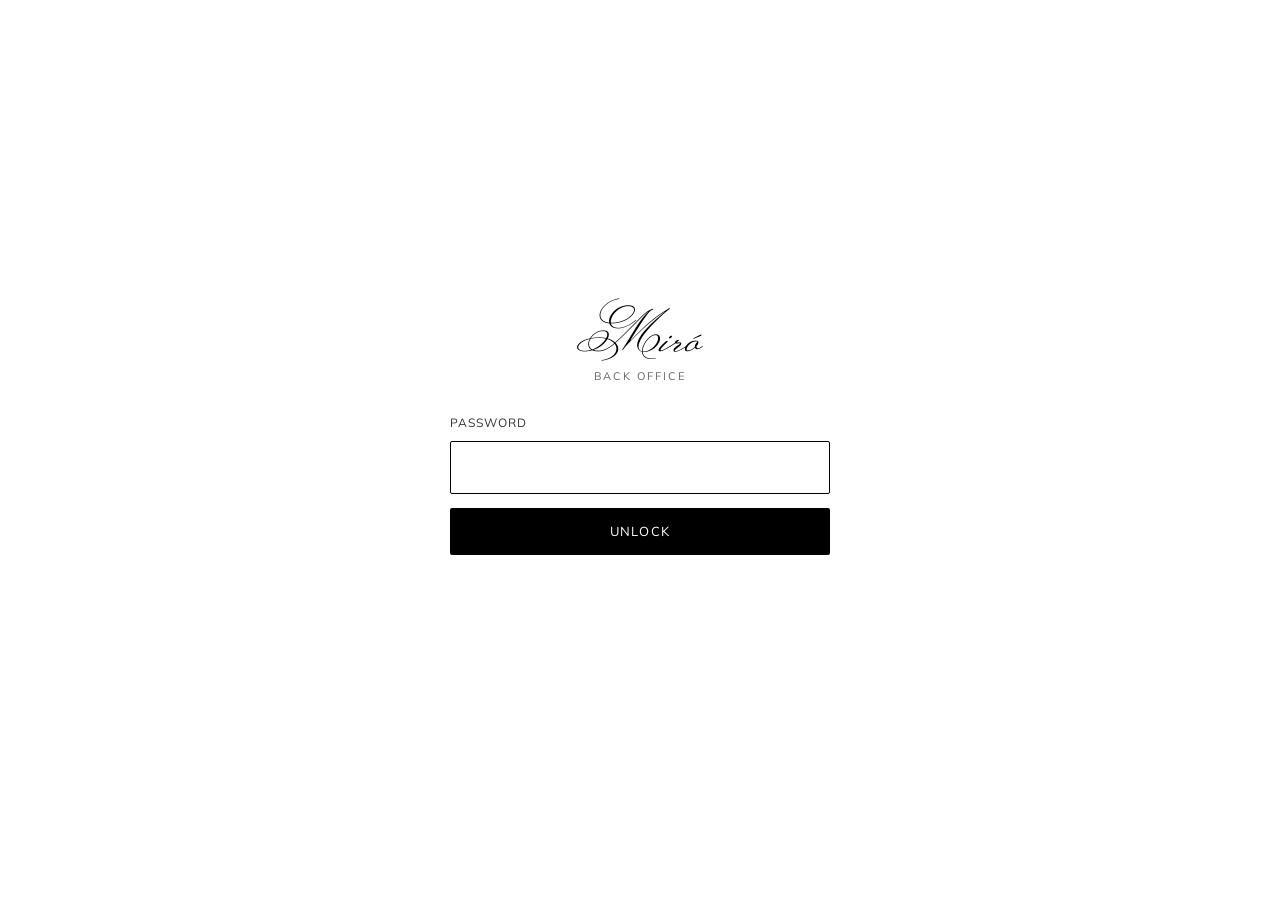
==== commit a8ae2dbd: "Back office: the studio manager is Aeshna Shah Placeholder name from the demo build. Avatar initials" ====
--- a/admin.html
+++ b/admin.html
@@ -93,8 +93,8 @@
 
       <div class="admin-sidebar__foot">
         <div class="admin-user">
-          <span class="admin-user__avatar" aria-hidden="true">AM</span>
-          <span class="admin-user__meta">Alisha Miró<small>Studio manager</small></span>
+          <span class="admin-user__avatar" aria-hidden="true">AS</span>
+          <span class="admin-user__meta">Aeshna Shah<small>Studio manager</small></span>
         </div>
         <a class="admin-storefront" href="index.html">
           <svg viewBox="0 0 24 24" fill="none" stroke="currentColor" stroke-width="1.6" aria-hidden="true"><path d="M19 12H5M11 6l-6 6 6 6" stroke-linecap="round" stroke-linejoin="round"/></svg>
